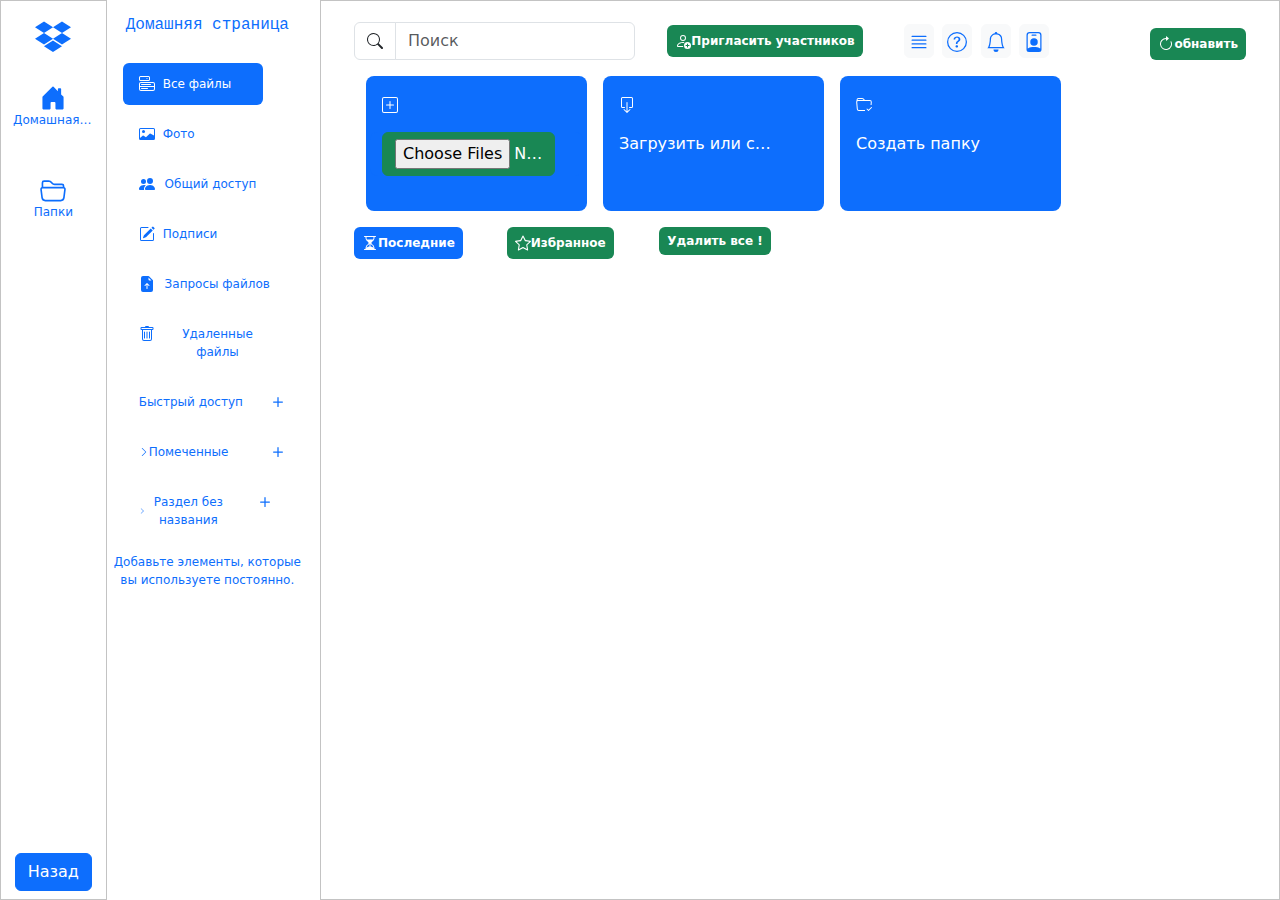
==== cloud.html @ e16e4b94 "Image archive" ====
<!DOCTYPE html>
<html lang="en">
  <head>
    <meta charset="UTF-8" />
    <meta name="viewport" content="width=device-width, initial-scale=1.0" />
    <title>Enter img</title>
    <link rel="stylesheet" href="./css/storage.css" />
    <link
      href="https://cdn.jsdelivr.net/npm/bootstrap@5.3.3/dist/css/bootstrap.min.css"
      rel="stylesheet"
      integrity="sha384-QWTKZyjpPEjISv5WaRU9OFeRpok6YctnYmDr5pNlyT2bRjXh0JMhjY6hW+ALEwIH"
      crossorigin="anonymous"
    />
  </head>
  <style></style>
  <body>
    <div class="container-fluid overflowHidden">
      <div class="row">
        <div class="col-1 position-relative vh-100 bb">
          <div class="row text-center">
            <div class="col-12 py-3">
              <svg
                xmlns="http://www.w3.org/2000/svg"
                width="36"
                height="36"
                fill="currentColor"
                class="bi bi-dropbox text-primary"
                viewBox="0 0 16 16"
              >
                <path
                  d="M8.01 4.555 4.005 7.11 8.01 9.665 4.005 12.22 0 9.651l4.005-2.555L0 4.555 4.005 2zm-4.026 8.487 4.006-2.555 4.005 2.555-4.005 2.555zm4.026-3.39 4.005-2.556L8.01 4.555 11.995 2 16 4.555 11.995 7.11 16 9.665l-4.005 2.555z"
                />
              </svg>
            </div>
            <div class="col-12 py-3 costom-hover-content-main">
              <svg
                xmlns="http://www.w3.org/2000/svg"
                width="26"
                height="26"
                fill="currentColor"
                class="bi bi-house-door-fill text-primary"
                viewBox="0 0 16 16"
              >
                <path
                  d="M6.5 14.5v-3.505c0-.245.25-.495.5-.495h2c.25 0 .5.25.5.5v3.5a.5.5 0 0 0 .5.5h4a.5.5 0 0 0 .5-.5v-7a.5.5 0 0 0-.146-.354L13 5.793V2.5a.5.5 0 0 0-.5-.5h-1a.5.5 0 0 0-.5.5v1.293L8.354 1.146a.5.5 0 0 0-.708 0l-6 6A.5.5 0 0 0 1.5 7.5v7a.5.5 0 0 0 .5.5h4a.5.5 0 0 0 .5-.5"
                />
              </svg>
              <p class="fs-small fw-medium text-truncate text-primary">
                Домашнаяя страница
              </p>
            </div>
            <div class="col-12 py-3 costom-hover-content-main">
              <svg
                xmlns="http://www.w3.org/2000/svg"
                width="26"
                height="26"
                fill="currentColor"
                class="bi bi-folder2-open text-primary"
                viewBox="0 0 16 16"
              >
                <path
                  d="M1 3.5A1.5 1.5 0 0 1 2.5 2h2.764c.958 0 1.76.56 2.311 1.184C7.985 3.648 8.48 4 9 4h4.5A1.5 1.5 0 0 1 15 5.5v.64c.57.265.94.876.856 1.546l-.64 5.124A2.5 2.5 0 0 1 12.733 15H3.266a2.5 2.5 0 0 1-2.481-2.19l-.64-5.124A1.5 1.5 0 0 1 1 6.14zM2 6h12v-.5a.5.5 0 0 0-.5-.5H9c-.964 0-1.71-.629-2.174-1.154C6.374 3.334 5.82 3 5.264 3H2.5a.5.5 0 0 0-.5.5zm-.367 1a.5.5 0 0 0-.496.562l.64 5.124A1.5 1.5 0 0 0 3.266 14h9.468a1.5 1.5 0 0 0 1.489-1.314l.64-5.124A.5.5 0 0 0 14.367 7z"
                />
              </svg>
              <p class="fs-small fw-medium text-truncate text-primary">Папки</p>
            </div>
            <div class="col-12 mb-2 position-absolute bottom-0 end-0">
              <a href="/index.html">
                <button
                  type="button"
                  class="btn btn-primary"
                  data-bs-toggle="tooltip"
                  data-bs-placement="right"
                  data-bs-title="Назад на главное"
                >
                  Назад
                </button>
              </a>
            </div>
          </div>
        </div>

        <div
          class="nav col-2 vh-100 flex-column nav-pills"
          id="v-pills-tab"
          role="tablist"
          aria-orientation="vertical"
        >
          <div class="row">
            <div class="col-12 text-center py-3">
              <p class="h6 text-primary font-monospace">Домашняя страница</p>
            </div>

            <div class="col-10 mx-3 my-1">
              <button
                class="nav-link active"
                id="v-pills-home-tab"
                data-bs-toggle="pill"
                data-bs-target="#v-pills-home"
                type="button"
                role="tab"
                aria-controls="v-pills-home"
                aria-selected="true"
              >
                <div class="row">
                  <div class="col-1">
                    <svg
                      xmlns="http://www.w3.org/2000/svg"
                      width="16"
                      height="16"
                      fill="currentColor"
                      class="bi bi-menu-button"
                      viewBox="0 0 16 16"
                    >
                      <path
                        d="M0 1.5A1.5 1.5 0 0 1 1.5 0h8A1.5 1.5 0 0 1 11 1.5v2A1.5 1.5 0 0 1 9.5 5h-8A1.5 1.5 0 0 1 0 3.5zM1.5 1a.5.5 0 0 0-.5.5v2a.5.5 0 0 0 .5.5h8a.5.5 0 0 0 .5-.5v-2a.5.5 0 0 0-.5-.5z"
                      />
                      <path
                        d="m7.823 2.823-.396-.396A.25.25 0 0 1 7.604 2h.792a.25.25 0 0 1 .177.427l-.396.396a.25.25 0 0 1-.354 0M0 8a2 2 0 0 1 2-2h12a2 2 0 0 1 2 2v5a2 2 0 0 1-2 2H2a2 2 0 0 1-2-2zm1 3v2a1 1 0 0 0 1 1h12a1 1 0 0 0 1-1v-2zm14-1V8a1 1 0 0 0-1-1H2a1 1 0 0 0-1 1v2zM2 8.5a.5.5 0 0 1 .5-.5h9a.5.5 0 0 1 0 1h-9a.5.5 0 0 1-.5-.5m0 4a.5.5 0 0 1 .5-.5h6a.5.5 0 0 1 0 1h-6a.5.5 0 0 1-.5-.5"
                      />
                    </svg>
                  </div>
                  <div class="col-9 d-flex align-items-center fs-small py-1">
                    Все файлы
                  </div>
                </div>
              </button>
            </div>
            <div class="col-10 mx-3 my-1">
              <button
                class="nav-link"
                id="v-pills-profile-tab"
                data-bs-toggle="pill"
                data-bs-target="#v-pills-profile"
                type="button"
                role="tab"
                aria-controls="v-pills-profile"
                aria-selected="false"
              >
                <div class="row">
                  <div class="col-1">
                    <svg
                      xmlns="http://www.w3.org/2000/svg"
                      width="16"
                      height="16"
                      fill="currentColor"
                      class="bi bi-card-image"
                      viewBox="0 0 16 16"
                    >
                      <path
                        d="M6.002 5.5a1.5 1.5 0 1 1-3 0 1.5 1.5 0 0 1 3 0"
                      />
                      <path
                        d="M1.5 2A1.5 1.5 0 0 0 0 3.5v9A1.5 1.5 0 0 0 1.5 14h13a1.5 1.5 0 0 0 1.5-1.5v-9A1.5 1.5 0 0 0 14.5 2zm13 1a.5.5 0 0 1 .5.5v6l-3.775-1.947a.5.5 0 0 0-.577.093l-3.71 3.71-2.66-1.772a.5.5 0 0 0-.63.062L1.002 12v.54L1 12.5v-9a.5.5 0 0 1 .5-.5z"
                      />
                    </svg>
                  </div>
                  <div class="col-8 d-flex align-items-center fs-small py-1">
                    Фото
                  </div>
                </div>
              </button>
            </div>
            <div class="col-10 mx-3 my-1">
              <button
                class="nav-link"
                id="v-pills-disabled-tab"
                data-bs-toggle="pill"
                data-bs-target="#v-pills-disabled"
                type="button"
                role="tab"
                aria-controls="v-pills-disabled"
                aria-selected="false"
              >
                <div class="row">
                  <div class="col-2">
                    <svg
                      xmlns="http://www.w3.org/2000/svg"
                      width="16"
                      height="16"
                      fill="currentColor"
                      class="bi bi-people-fill"
                      viewBox="0 0 16 16"
                    >
                      <path
                        d="M7 14s-1 0-1-1 1-4 5-4 5 3 5 4-1 1-1 1zm4-6a3 3 0 1 0 0-6 3 3 0 0 0 0 6m-5.784 6A2.24 2.24 0 0 1 5 13c0-1.355.68-2.75 1.936-3.72A6.3 6.3 0 0 0 5 9c-4 0-5 3-5 4s1 1 1 1zM4.5 8a2.5 2.5 0 1 0 0-5 2.5 2.5 0 0 0 0 5"
                      />
                    </svg>
                  </div>
                  <div class="col-9 d-flex align-items-center fs-small py-1">
                    Общий доступ
                  </div>
                </div>
              </button>
            </div>
            <div class="col-10 mx-3 my-1">
              <button
                class="nav-link"
                id="v-pills-messages-tab"
                data-bs-toggle="pill"
                data-bs-target="#v-pills-messages"
                type="button"
                role="tab"
                aria-controls="v-pills-messages"
                aria-selected="false"
              >
                <div class="row">
                  <div class="col-2">
                    <svg
                      xmlns="http://www.w3.org/2000/svg"
                      width="16"
                      height="16"
                      fill="currentColor"
                      class="bi bi-pencil-square"
                      viewBox="0 0 16 16"
                    >
                      <path
                        d="M15.502 1.94a.5.5 0 0 1 0 .706L14.459 3.69l-2-2L13.502.646a.5.5 0 0 1 .707 0l1.293 1.293zm-1.75 2.456-2-2L4.939 9.21a.5.5 0 0 0-.121.196l-.805 2.414a.25.25 0 0 0 .316.316l2.414-.805a.5.5 0 0 0 .196-.12l6.813-6.814z"
                      />
                      <path
                        fill-rule="evenodd"
                        d="M1 13.5A1.5 1.5 0 0 0 2.5 15h11a1.5 1.5 0 0 0 1.5-1.5v-6a.5.5 0 0 0-1 0v6a.5.5 0 0 1-.5.5h-11a.5.5 0 0 1-.5-.5v-11a.5.5 0 0 1 .5-.5H9a.5.5 0 0 0 0-1H2.5A1.5 1.5 0 0 0 1 2.5z"
                      />
                    </svg>
                  </div>
                  <div class="col-9 d-flex align-items-center fs-small py-1">
                    Подписи
                  </div>
                </div>
              </button>
            </div>
            <div class="col-10 mx-3 my-1">
              <button
                class="nav-link"
                id="v-pills-settings-tab"
                data-bs-toggle="pill"
                data-bs-target="#v-pills-settings"
                type="button"
                role="tab"
                aria-controls="v-pills-settings"
                aria-selected="false"
              >
                <div class="row">
                  <div class="col-2">
                    <svg
                      xmlns="http://www.w3.org/2000/svg"
                      width="16"
                      height="16"
                      fill="currentColor"
                      class="bi bi-file-earmark-arrow-up-fill"
                      viewBox="0 0 16 16"
                    >
                      <path
                        d="M9.293 0H4a2 2 0 0 0-2 2v12a2 2 0 0 0 2 2h8a2 2 0 0 0 2-2V4.707A1 1 0 0 0 13.707 4L10 .293A1 1 0 0 0 9.293 0M9.5 3.5v-2l3 3h-2a1 1 0 0 1-1-1M6.354 9.854a.5.5 0 0 1-.708-.708l2-2a.5.5 0 0 1 .708 0l2 2a.5.5 0 0 1-.708.708L8.5 8.707V12.5a.5.5 0 0 1-1 0V8.707z"
                      />
                    </svg>
                  </div>
                  <div class="col-10 d-flex align-items-center fs-small py-1">
                    Запросы файлов
                  </div>
                </div>
              </button>
            </div>
            <div class="col-10 mx-3 my-1">
              <button
                class="nav-link"
                id="v-pills-delete-tab"
                data-bs-toggle="pill"
                data-bs-target="#v-pills-delete"
                type="button"
                role="tab"
                aria-controls="v-pills-delete"
                aria-selected="false"
              >
                <div class="row">
                  <div class="col-2">
                    <svg
                      xmlns="http://www.w3.org/2000/svg"
                      width="16"
                      height="16"
                      fill="currentColor"
                      class="bi bi-trash"
                      viewBox="0 0 16 16"
                    >
                      <path
                        d="M5.5 5.5A.5.5 0 0 1 6 6v6a.5.5 0 0 1-1 0V6a.5.5 0 0 1 .5-.5m2.5 0a.5.5 0 0 1 .5.5v6a.5.5 0 0 1-1 0V6a.5.5 0 0 1 .5-.5m3 .5a.5.5 0 0 0-1 0v6a.5.5 0 0 0 1 0z"
                      />
                      <path
                        d="M14.5 3a1 1 0 0 1-1 1H13v9a2 2 0 0 1-2 2H5a2 2 0 0 1-2-2V4h-.5a1 1 0 0 1-1-1V2a1 1 0 0 1 1-1H6a1 1 0 0 1 1-1h2a1 1 0 0 1 1 1h3.5a1 1 0 0 1 1 1zM4.118 4 4 4.059V13a1 1 0 0 0 1 1h6a1 1 0 0 0 1-1V4.059L11.882 4zM2.5 3h11V2h-11z"
                      />
                    </svg>
                  </div>
                  <div class="col-10 d-flex align-items-center fs-small py-1">
                    Удаленные файлы
                  </div>
                </div>
              </button>
            </div>
            <div class="col-10 mx-3 my-1">
              <button
                class="nav-link"
                id="v-pills-fast-tab"
                data-bs-toggle="pill"
                data-bs-target="#v-pills-fast"
                type="button"
                role="tab"
                aria-controls="v-pills-delete"
                aria-selected="false"
              >
                <div class="row">
                  <div
                    class="col-10 d-flex align-items-center fs-small pe-2 py-1"
                  >
                    Быстрый доступ
                  </div>
                  <div class="col-2 pe-2">
                    <svg
                      xmlns="http://www.w3.org/2000/svg"
                      width="20"
                      height="20"
                      fill="currentColor"
                      class="bi bi-plus"
                      viewBox="0 0 16 16"
                    >
                      <path
                        d="M8 4a.5.5 0 0 1 .5.5v3h3a.5.5 0 0 1 0 1h-3v3a.5.5 0 0 1-1 0v-3h-3a.5.5 0 0 1 0-1h3v-3A.5.5 0 0 1 8 4"
                      />
                    </svg>
                  </div>
                </div>
              </button>
            </div>
            <div class="col-10 mx-3 my-1">
              <button
                class="nav-link"
                id="v-pills-marked-tab"
                data-bs-toggle="pill"
                data-bs-target="#v-pills-marked"
                type="button"
                role="tab"
                aria-controls="v-pills-delete"
                aria-selected="false"
              >
                <div class="row">
                  <div class="col-10 d-flex align-items-center fs-small py-1">
                    <svg
                      xmlns="http://www.w3.org/2000/svg"
                      width="10"
                      height="10"
                      fill="currentColor"
                      class="bi bi-chevron-right"
                      viewBox="0 0 16 16"
                    >
                      <path
                        fill-rule="evenodd"
                        d="M4.646 1.646a.5.5 0 0 1 .708 0l6 6a.5.5 0 0 1 0 .708l-6 6a.5.5 0 0 1-.708-.708L10.293 8 4.646 2.354a.5.5 0 0 1 0-.708"
                      />
                    </svg>
                    Помеченные
                  </div>
                  <div class="col-2">
                    <svg
                      xmlns="http://www.w3.org/2000/svg"
                      width="20"
                      height="20"
                      fill="currentColor"
                      class="bi bi-plus"
                      viewBox="0 0 16 16"
                    >
                      <path
                        d="M8 4a.5.5 0 0 1 .5.5v3h3a.5.5 0 0 1 0 1h-3v3a.5.5 0 0 1-1 0v-3h-3a.5.5 0 0 1 0-1h3v-3A.5.5 0 0 1 8 4"
                      />
                    </svg>
                  </div>
                </div>
              </button>
            </div>
            <div class="col-10 mx-3 my-1">
              <button
                class="nav-link"
                id="v-pills-untitled-tab"
                data-bs-toggle="pill"
                data-bs-target="#v-pills-untitled"
                type="button"
                role="tab"
                aria-controls="v-pills-delete"
                aria-selected="false"
              >
                <div class="row">
                  <div class="col-9 d-flex align-items-center fs-small py-1">
                    <svg
                      xmlns="http://www.w3.org/2000/svg"
                      width="10"
                      height="10"
                      fill="currentColor"
                      class="bi bi-chevron-right"
                      viewBox="0 0 16 16"
                    >
                      <path
                        fill-rule="evenodd"
                        d="M4.646 1.646a.5.5 0 0 1 .708 0l6 6a.5.5 0 0 1 0 .708l-6 6a.5.5 0 0 1-.708-.708L10.293 8 4.646 2.354a.5.5 0 0 1 0-.708"
                      />
                    </svg>
                    Раздел без названия
                  </div>
                  <div class="col-2">
                    <svg
                      xmlns="http://www.w3.org/2000/svg"
                      width="20"
                      height="20"
                      fill="currentColor"
                      class="bi bi-plus"
                      viewBox="0 0 16 16"
                    >
                      <path
                        d="M8 4a.5.5 0 0 1 .5.5v3h3a.5.5 0 0 1 0 1h-3v3a.5.5 0 0 1-1 0v-3h-3a.5.5 0 0 1 0-1h3v-3A.5.5 0 0 1 8 4"
                      />
                    </svg>
                  </div>
                </div>
              </button>
            </div>
            <div
              class="col-12 text-center py-2 text-primary text-center fw-medium fs-small"
            >
              Добавьте элементы, которые вы используете постоянно.
            </div>
          </div>
        </div>

        <div class="col-9 vh-100 bb">
          <div class="tab-content" id="v-pills-tabContent">
            <div
              class="tab-pane fade show active"
              id="v-pills-home"
              role="tabpanel"
              aria-labelledby="v-pills-home-tab"
              tabindex="0"
            >
              <div class="row">
                <div class="col-12">
                  <div class="row position-relative align-items-center">
                    <div class="col-4 me-2">
                      <label
                        class="visually-hidden"
                        for="inlineFormInputGroupUsername"
                        >Поиск</label
                      >
                      <div class="input-group">
                        <div class="input-group-text bg-white">
                          <svg
                            xmlns="http://www.w3.org/2000/svg"
                            width="16"
                            height="16"
                            fill="currentColor"
                            class="bi bi-search"
                            viewBox="0 0 16 16"
                          >
                            <path
                              d="M11.742 10.344a6.5 6.5 0 1 0-1.397 1.398h-.001q.044.06.098.115l3.85 3.85a1 1 0 0 0 1.415-1.414l-3.85-3.85a1 1 0 0 0-.115-.1zM12 6.5a5.5 5.5 0 1 1-11 0 5.5 5.5 0 0 1 11 0"
                            />
                          </svg>
                        </div>
                        <input
                          type="text"
                          class="form-control"
                          id="inlineFormInputGroupUsername"
                          placeholder="Поиск"
                        />
                      </div>
                    </div>
                    <div class="col-3 me-2">
                      <span
                        class="badge text-bg-success p-2 d-inline-flex align-items-center cursor-pointer"
                      >
                        <svg
                          xmlns="http://www.w3.org/2000/svg"
                          width="16"
                          height="16"
                          fill="currentColor"
                          class="bi bi-person-add"
                          viewBox="0 0 16 16"
                        >
                          <path
                            d="M12.5 16a3.5 3.5 0 1 0 0-7 3.5 3.5 0 0 0 0 7m.5-5v1h1a.5.5 0 0 1 0 1h-1v1a.5.5 0 0 1-1 0v-1h-1a.5.5 0 0 1 0-1h1v-1a.5.5 0 0 1 1 0m-2-6a3 3 0 1 1-6 0 3 3 0 0 1 6 0M8 7a2 2 0 1 0 0-4 2 2 0 0 0 0 4"
                          />
                          <path
                            d="M8.256 14a4.5 4.5 0 0 1-.229-1.004H3c.001-.246.154-.986.832-1.664C4.484 10.68 5.711 10 8 10q.39 0 .74.025c.226-.341.496-.65.804-.918Q8.844 9.002 8 9c-5 0-6 3-6 4s1 1 1 1z"
                          />
                        </svg>

                        Пригласить участников
                      </span>
                    </div>
                    <div class="col-2 me-2">
                      <div class="row">
                        <div class="col-3">
                          <button
                            type="button"
                            class="btn btn-light p-1"
                            data-bs-toggle="tooltip"
                            data-bs-placement="bottom"
                            data-bs-title="Другие приложения"
                          >
                            <svg
                              xmlns="http://www.w3.org/2000/svg"
                              width="20"
                              height="20"
                              fill="currentColor"
                              class="bi bi-justify text-primary"
                              viewBox="0 0 16 16"
                            >
                              <path
                                fill-rule="evenodd"
                                d="M2 12.5a.5.5 0 0 1 .5-.5h11a.5.5 0 0 1 0 1h-11a.5.5 0 0 1-.5-.5m0-3a.5.5 0 0 1 .5-.5h11a.5.5 0 0 1 0 1h-11a.5.5 0 0 1-.5-.5m0-3a.5.5 0 0 1 .5-.5h11a.5.5 0 0 1 0 1h-11a.5.5 0 0 1-.5-.5m0-3a.5.5 0 0 1 .5-.5h11a.5.5 0 0 1 0 1h-11a.5.5 0 0 1-.5-.5"
                              />
                            </svg>
                          </button>
                        </div>
                        <div class="col-3">
                          <button
                            type="button"
                            class="btn btn-light p-1"
                            data-bs-toggle="tooltip"
                            data-bs-placement="bottom"
                            data-bs-title="просматривать что новго"
                          >
                            <svg
                              xmlns="http://www.w3.org/2000/svg"
                              width="20"
                              height="20"
                              fill="currentColor"
                              class="bi bi-question-circle text-primary"
                              viewBox="0 0 16 16"
                            >
                              <path
                                d="M8 15A7 7 0 1 1 8 1a7 7 0 0 1 0 14m0 1A8 8 0 1 0 8 0a8 8 0 0 0 0 16"
                              />
                              <path
                                d="M5.255 5.786a.237.237 0 0 0 .241.247h.825c.138 0 .248-.113.266-.25.09-.656.54-1.134 1.342-1.134.686 0 1.314.343 1.314 1.168 0 .635-.374.927-.965 1.371-.673.489-1.206 1.06-1.168 1.987l.003.217a.25.25 0 0 0 .25.246h.811a.25.25 0 0 0 .25-.25v-.105c0-.718.273-.927 1.01-1.486.609-.463 1.244-.977 1.244-2.056 0-1.511-1.276-2.241-2.673-2.241-1.267 0-2.655.59-2.75 2.286m1.557 5.763c0 .533.425.927 1.01.927.609 0 1.028-.394 1.028-.927 0-.552-.42-.94-1.029-.94-.584 0-1.009.388-1.009.94"
                              />
                            </svg>
                          </button>
                        </div>
                        <div class="col-3">
                          <button
                            type="button"
                            class="btn btn-light p-1"
                            data-bs-toggle="tooltip"
                            data-bs-placement="bottom"
                            data-bs-title="Увидомления"
                          >
                            <svg
                              xmlns="http://www.w3.org/2000/svg"
                              width="20"
                              height="20"
                              fill="currentColor"
                              class="bi bi-bell text-primary"
                              viewBox="0 0 16 16"
                            >
                              <path
                                d="M8 16a2 2 0 0 0 2-2H6a2 2 0 0 0 2 2M8 1.918l-.797.161A4 4 0 0 0 4 6c0 .628-.134 2.197-.459 3.742-.16.767-.376 1.566-.663 2.258h10.244c-.287-.692-.502-1.49-.663-2.258C12.134 8.197 12 6.628 12 6a4 4 0 0 0-3.203-3.92zM14.22 12c.223.447.481.801.78 1H1c.299-.199.557-.553.78-1C2.68 10.2 3 6.88 3 6c0-2.42 1.72-4.44 4.005-4.901a1 1 0 1 1 1.99 0A5 5 0 0 1 13 6c0 .88.32 4.2 1.22 6"
                              />
                            </svg>
                          </button>
                        </div>
                        <div class="col-3">
                          <button
                            type="button"
                            class="btn btn-light p-1"
                            data-bs-toggle="tooltip"
                            data-bs-placement="bottom"
                            data-bs-title="Аккаунт"
                          >
                            <svg
                              xmlns="http://www.w3.org/2000/svg"
                              width="20"
                              height="20"
                              fill="currentColor"
                              class="bi bi-person-badge text-primary"
                              viewBox="0 0 16 16"
                            >
                              <path
                                d="M6.5 2a.5.5 0 0 0 0 1h3a.5.5 0 0 0 0-1zM11 8a3 3 0 1 1-6 0 3 3 0 0 1 6 0"
                              />
                              <path
                                d="M4.5 0A2.5 2.5 0 0 0 2 2.5V14a2 2 0 0 0 2 2h8a2 2 0 0 0 2-2V2.5A2.5 2.5 0 0 0 11.5 0zM3 2.5A1.5 1.5 0 0 1 4.5 1h7A1.5 1.5 0 0 1 13 2.5v10.795a4.2 4.2 0 0 0-.776-.492C11.392 12.387 10.063 12 8 12s-3.392.387-4.224.803a4.2 4.2 0 0 0-.776.492z"
                              />
                            </svg>
                          </button>
                        </div>
                      </div>
                    </div>
                    <div
                      class="col-2 position-absolute bottom-0 end-0 text-end"
                    >
                      <span
                        class="badge text-bg-success p-2 d-inline-flex align-items-center cursor-pointer"
                      >
                        <svg
                          xmlns="http://www.w3.org/2000/svg"
                          width="16"
                          height="16"
                          fill="currentColor"
                          class="bi bi-arrow-clockwise"
                          viewBox="0 0 16 16"
                        >
                          <path
                            fill-rule="evenodd"
                            d="M8 3a5 5 0 1 0 4.546 2.914.5.5 0 0 1 .908-.417A6 6 0 1 1 8 2z"
                          />
                          <path
                            d="M8 4.466V.534a.25.25 0 0 1 .41-.192l2.36 1.966c.12.1.12.284 0 .384L8.41 4.658A.25.25 0 0 1 8 4.466"
                          />
                        </svg>
                        обнавить</span
                      >
                    </div>
                  </div>
                </div>
              </div>

              <div class="row my-3 mx-1">
                <div class="col-12">
                  <div class="row">
                    <div
                      class="col-3 costom-style-dowd mx-2 rounded-3 p-3"
                      style="height: 15vh"
                    >
                      <div class="row">
                        <div class="col-10 mb-3">
                          <svg
                            xmlns="http://www.w3.org/2000/svg"
                            width="16"
                            height="16"
                            fill="currentColor "
                            class="bi bi-plus-square"
                            viewBox="0 0 16 16"
                          >
                            <path
                              d="M14 1a1 1 0 0 1 1 1v12a1 1 0 0 1-1 1H2a1 1 0 0 1-1-1V2a1 1 0 0 1 1-1zM2 0a2 2 0 0 0-2 2v12a2 2 0 0 0 2 2h12a2 2 0 0 0 2-2V2a2 2 0 0 0-2-2z"
                            />
                            <path
                              d="M8 4a.5.5 0 0 1 .5.5v3h3a.5.5 0 0 1 0 1h-3v3a.5.5 0 0 1-1 0v-3h-3a.5.5 0 0 1 0-1h3v-3A.5.5 0 0 1 8 4"
                            />
                          </svg>
                        </div>

                        <div
                          class="col-12 costom-style-dowd rounded-3"
                          id="upload"
                        >
                          <input
                            type="file"
                            class="btn btn-success col-11 rounded-2"
                            accept="image/*"
                            multiple
                          />
                        </div>
                      </div>
                    </div>
                    <div
                      class="col-3 costom-style-dowd mx-2 rounded-3 p-3"
                      style="height: 15vh"
                    >
                      <div class="row">
                        <div class="col-10 mb-3">
                          <svg
                            xmlns="http://www.w3.org/2000/svg"
                            width="16"
                            height="16"
                            fill="currentColor"
                            class="bi bi-box-arrow-down"
                            viewBox="0 0 16 16"
                          >
                            <path
                              fill-rule="evenodd"
                              d="M3.5 10a.5.5 0 0 1-.5-.5v-8a.5.5 0 0 1 .5-.5h9a.5.5 0 0 1 .5.5v8a.5.5 0 0 1-.5.5h-2a.5.5 0 0 0 0 1h2A1.5 1.5 0 0 0 14 9.5v-8A1.5 1.5 0 0 0 12.5 0h-9A1.5 1.5 0 0 0 2 1.5v8A1.5 1.5 0 0 0 3.5 11h2a.5.5 0 0 0 0-1z"
                            />
                            <path
                              fill-rule="evenodd"
                              d="M7.646 15.854a.5.5 0 0 0 .708 0l3-3a.5.5 0 0 0-.708-.708L8.5 14.293V5.5a.5.5 0 0 0-1 0v8.793l-2.146-2.147a.5.5 0 0 0-.708.708z"
                            />
                          </svg>
                        </div>
                        <div class="col-10 costom-style-dowd text-truncate">
                          Загрузить или скачать
                        </div>
                      </div>
                    </div>
                    <div
                      class="col-3 costom-style-dowd mx-2 rounded-3 p-3"
                      style="height: 15vh"
                    >
                      <div class="row">
                        <div class="col-10 mb-3">
                          <svg
                            xmlns="http://www.w3.org/2000/svg"
                            width="16"
                            height="16"
                            fill="currentColor"
                            class="bi bi-folder-check"
                            viewBox="0 0 16 16"
                          >
                            <path
                              d="m.5 3 .04.87a2 2 0 0 0-.342 1.311l.637 7A2 2 0 0 0 2.826 14H9v-1H2.826a1 1 0 0 1-.995-.91l-.637-7A1 1 0 0 1 2.19 4h11.62a1 1 0 0 1 .996 1.09L14.54 8h1.005l.256-2.819A2 2 0 0 0 13.81 3H9.828a2 2 0 0 1-1.414-.586l-.828-.828A2 2 0 0 0 6.172 1H2.5a2 2 0 0 0-2 2m5.672-1a1 1 0 0 1 .707.293L7.586 3H2.19q-.362.002-.683.12L1.5 2.98a1 1 0 0 1 1-.98z"
                            />
                            <path
                              d="M15.854 10.146a.5.5 0 0 1 0 .708l-3 3a.5.5 0 0 1-.707 0l-1.5-1.5a.5.5 0 0 1 .707-.708l1.146 1.147 2.646-2.647a.5.5 0 0 1 .708 0"
                            />
                          </svg>
                        </div>
                        <div class="col-10 costom-style-dowd text-truncate">
                          Создать папку
                        </div>
                      </div>
                    </div>
                  </div>
                </div>
              </div>
              <div class="row">
                <div class="col-12">
                  <div class="row">
                    <div class="col-2">
                      <span
                        class="badge text-bg-primary p-2 d-inline-flex align-items-center"
                      >
                        <svg
                          xmlns="http://www.w3.org/2000/svg"
                          width="16"
                          height="16"
                          fill="currentColor"
                          class="bi bi-hourglass-split"
                          viewBox="0 0 16 16"
                        >
                          <path
                            d="M2.5 15a.5.5 0 1 1 0-1h1v-1a4.5 4.5 0 0 1 2.557-4.06c.29-.139.443-.377.443-.59v-.7c0-.213-.154-.451-.443-.59A4.5 4.5 0 0 1 3.5 3V2h-1a.5.5 0 0 1 0-1h11a.5.5 0 0 1 0 1h-1v1a4.5 4.5 0 0 1-2.557 4.06c-.29.139-.443.377-.443.59v.7c0 .213.154.451.443.59A4.5 4.5 0 0 1 12.5 13v1h1a.5.5 0 0 1 0 1zm2-13v1c0 .537.12 1.045.337 1.5h6.326c.216-.455.337-.963.337-1.5V2zm3 6.35c0 .701-.478 1.236-1.011 1.492A3.5 3.5 0 0 0 4.5 13s.866-1.299 3-1.48zm1 0v3.17c2.134.181 3 1.48 3 1.48a3.5 3.5 0 0 0-1.989-3.158C8.978 9.586 8.5 9.052 8.5 8.351z"
                          />
                        </svg>
                        Последние</span
                      >
                    </div>
                    <div class="col-2">
                      <span
                        class="badge text-bg-success d-inline-flex align-items-center p-2"
                      >
                        <svg
                          xmlns="http://www.w3.org/2000/svg"
                          width="16"
                          height="16"
                          fill="currentColor"
                          class="bi bi-star"
                          viewBox="0 0 16 16"
                        >
                          <path
                            d="M2.866 14.85c-.078.444.36.791.746.593l4.39-2.256 4.389 2.256c.386.198.824-.149.746-.592l-.83-4.73 3.522-3.356c.33-.314.16-.888-.282-.95l-4.898-.696L8.465.792a.513.513 0 0 0-.927 0L5.354 5.12l-4.898.696c-.441.062-.612.636-.283.95l3.523 3.356-.83 4.73zm4.905-2.767-3.686 1.894.694-3.957a.56.56 0 0 0-.163-.505L1.71 6.745l4.052-.576a.53.53 0 0 0 .393-.288L8 2.223l1.847 3.658a.53.53 0 0 0 .393.288l4.052.575-2.906 2.77a.56.56 0 0 0-.163.506l.694 3.957-3.686-1.894a.5.5 0 0 0-.461 0z"
                          />
                        </svg>
                        Избранное</span
                      >
                    </div>
                    <div class="col-2">
                      <span
                        class="badge text-bg-success d-inline-flex align-items-center p-2 cursor-pointer"
                        id="clear"
                        >Удалить все !</span
                      >
                    </div>
                  </div>
                </div>
              </div>

              <div class="row my-3 overflow">
                <div class="col-12">
                  <div class="gallery"></div>
                </div>
              </div>
            </div>
            <div
              class="tab-pane fade"
              id="v-pills-profile"
              role="tabpanel"
              aria-labelledby="v-pills-profile-tab"
              tabindex="0"
            >
              <div class="row mb-5">
                <div class="col-12">
                  <div class="row position-relative align-items-center">
                    <div class="col-4 me-2">
                      <label
                        class="visually-hidden"
                        for="inlineFormInputGroupUsername"
                        >Поиск</label
                      >
                      <div class="input-group">
                        <div class="input-group-text bg-white">
                          <svg
                            xmlns="http://www.w3.org/2000/svg"
                            width="16"
                            height="16"
                            fill="currentColor"
                            class="bi bi-search"
                            viewBox="0 0 16 16"
                          >
                            <path
                              d="M11.742 10.344a6.5 6.5 0 1 0-1.397 1.398h-.001q.044.06.098.115l3.85 3.85a1 1 0 0 0 1.415-1.414l-3.85-3.85a1 1 0 0 0-.115-.1zM12 6.5a5.5 5.5 0 1 1-11 0 5.5 5.5 0 0 1 11 0"
                            />
                          </svg>
                        </div>
                        <input
                          type="text"
                          class="form-control"
                          id="inlineFormInputGroupUsername"
                          placeholder="Поиск"
                        />
                      </div>
                    </div>
                    <div class="col-3 me-2">
                      <span
                        class="badge text-bg-success p-2 d-inline-flex align-items-center cursor-pointer"
                      >
                        <svg
                          xmlns="http://www.w3.org/2000/svg"
                          width="16"
                          height="16"
                          fill="currentColor"
                          class="bi bi-person-add"
                          viewBox="0 0 16 16"
                        >
                          <path
                            d="M12.5 16a3.5 3.5 0 1 0 0-7 3.5 3.5 0 0 0 0 7m.5-5v1h1a.5.5 0 0 1 0 1h-1v1a.5.5 0 0 1-1 0v-1h-1a.5.5 0 0 1 0-1h1v-1a.5.5 0 0 1 1 0m-2-6a3 3 0 1 1-6 0 3 3 0 0 1 6 0M8 7a2 2 0 1 0 0-4 2 2 0 0 0 0 4"
                          />
                          <path
                            d="M8.256 14a4.5 4.5 0 0 1-.229-1.004H3c.001-.246.154-.986.832-1.664C4.484 10.68 5.711 10 8 10q.39 0 .74.025c.226-.341.496-.65.804-.918Q8.844 9.002 8 9c-5 0-6 3-6 4s1 1 1 1z"
                          />
                        </svg>

                        Пригласить участников
                      </span>
                    </div>
                    <div class="col-2 me-2">
                      <div class="row">
                        <div class="col-3">
                          <button
                            type="button"
                            class="btn btn-light p-1"
                            data-bs-toggle="tooltip"
                            data-bs-placement="bottom"
                            data-bs-title="Другие приложения"
                          >
                            <svg
                              xmlns="http://www.w3.org/2000/svg"
                              width="20"
                              height="20"
                              fill="currentColor"
                              class="bi bi-justify text-primary"
                              viewBox="0 0 16 16"
                            >
                              <path
                                fill-rule="evenodd"
                                d="M2 12.5a.5.5 0 0 1 .5-.5h11a.5.5 0 0 1 0 1h-11a.5.5 0 0 1-.5-.5m0-3a.5.5 0 0 1 .5-.5h11a.5.5 0 0 1 0 1h-11a.5.5 0 0 1-.5-.5m0-3a.5.5 0 0 1 .5-.5h11a.5.5 0 0 1 0 1h-11a.5.5 0 0 1-.5-.5m0-3a.5.5 0 0 1 .5-.5h11a.5.5 0 0 1 0 1h-11a.5.5 0 0 1-.5-.5"
                              />
                            </svg>
                          </button>
                        </div>
                        <div class="col-3">
                          <button
                            type="button"
                            class="btn btn-light p-1"
                            data-bs-toggle="tooltip"
                            data-bs-placement="bottom"
                            data-bs-title="просматривать что новго"
                          >
                            <svg
                              xmlns="http://www.w3.org/2000/svg"
                              width="20"
                              height="20"
                              fill="currentColor"
                              class="bi bi-question-circle text-primary"
                              viewBox="0 0 16 16"
                            >
                              <path
                                d="M8 15A7 7 0 1 1 8 1a7 7 0 0 1 0 14m0 1A8 8 0 1 0 8 0a8 8 0 0 0 0 16"
                              />
                              <path
                                d="M5.255 5.786a.237.237 0 0 0 .241.247h.825c.138 0 .248-.113.266-.25.09-.656.54-1.134 1.342-1.134.686 0 1.314.343 1.314 1.168 0 .635-.374.927-.965 1.371-.673.489-1.206 1.06-1.168 1.987l.003.217a.25.25 0 0 0 .25.246h.811a.25.25 0 0 0 .25-.25v-.105c0-.718.273-.927 1.01-1.486.609-.463 1.244-.977 1.244-2.056 0-1.511-1.276-2.241-2.673-2.241-1.267 0-2.655.59-2.75 2.286m1.557 5.763c0 .533.425.927 1.01.927.609 0 1.028-.394 1.028-.927 0-.552-.42-.94-1.029-.94-.584 0-1.009.388-1.009.94"
                              />
                            </svg>
                          </button>
                        </div>
                        <div class="col-3">
                          <button
                            type="button"
                            class="btn btn-light p-1"
                            data-bs-toggle="tooltip"
                            data-bs-placement="bottom"
                            data-bs-title="Увидомления"
                          >
                            <svg
                              xmlns="http://www.w3.org/2000/svg"
                              width="20"
                              height="20"
                              fill="currentColor"
                              class="bi bi-bell text-primary"
                              viewBox="0 0 16 16"
                            >
                              <path
                                d="M8 16a2 2 0 0 0 2-2H6a2 2 0 0 0 2 2M8 1.918l-.797.161A4 4 0 0 0 4 6c0 .628-.134 2.197-.459 3.742-.16.767-.376 1.566-.663 2.258h10.244c-.287-.692-.502-1.49-.663-2.258C12.134 8.197 12 6.628 12 6a4 4 0 0 0-3.203-3.92zM14.22 12c.223.447.481.801.78 1H1c.299-.199.557-.553.78-1C2.68 10.2 3 6.88 3 6c0-2.42 1.72-4.44 4.005-4.901a1 1 0 1 1 1.99 0A5 5 0 0 1 13 6c0 .88.32 4.2 1.22 6"
                              />
                            </svg>
                          </button>
                        </div>
                        <div class="col-3">
                          <button
                            type="button"
                            class="btn btn-light p-1"
                            data-bs-toggle="tooltip"
                            data-bs-placement="bottom"
                            data-bs-title="Аккаунт"
                          >
                            <svg
                              xmlns="http://www.w3.org/2000/svg"
                              width="20"
                              height="20"
                              fill="currentColor"
                              class="bi bi-person-badge text-primary"
                              viewBox="0 0 16 16"
                            >
                              <path
                                d="M6.5 2a.5.5 0 0 0 0 1h3a.5.5 0 0 0 0-1zM11 8a3 3 0 1 1-6 0 3 3 0 0 1 6 0"
                              />
                              <path
                                d="M4.5 0A2.5 2.5 0 0 0 2 2.5V14a2 2 0 0 0 2 2h8a2 2 0 0 0 2-2V2.5A2.5 2.5 0 0 0 11.5 0zM3 2.5A1.5 1.5 0 0 1 4.5 1h7A1.5 1.5 0 0 1 13 2.5v10.795a4.2 4.2 0 0 0-.776-.492C11.392 12.387 10.063 12 8 12s-3.392.387-4.224.803a4.2 4.2 0 0 0-.776.492z"
                              />
                            </svg>
                          </button>
                        </div>
                      </div>
                    </div>
                    <div
                      class="col-2 position-absolute bottom-0 end-0 text-end"
                    >
                      <span
                        class="badge text-bg-success p-2 d-inline-flex align-items-center cursor-pointer"
                      >
                        <svg
                          xmlns="http://www.w3.org/2000/svg"
                          width="16"
                          height="16"
                          fill="currentColor"
                          class="bi bi-arrow-clockwise"
                          viewBox="0 0 16 16"
                        >
                          <path
                            fill-rule="evenodd"
                            d="M8 3a5 5 0 1 0 4.546 2.914.5.5 0 0 1 .908-.417A6 6 0 1 1 8 2z"
                          />
                          <path
                            d="M8 4.466V.534a.25.25 0 0 1 .41-.192l2.36 1.966c.12.1.12.284 0 .384L8.41 4.658A.25.25 0 0 1 8 4.466"
                          />
                        </svg>
                        обнавить</span
                      >
                    </div>
                  </div>
                </div>
              </div>

              <div class="row">
                <div
                  class="col-12 d-flex justify-content-center align-items-center"
                  style="height: 80vh"
                >
                  <div class="row my-3 overflow">
                    <div class="col-12">
                      <div id="gallery"></div>
                    </div>
                  </div>
                </div>
              </div>
            </div>
            <div
              class="tab-pane fade"
              id="v-pills-disabled"
              role="tabpanel"
              aria-labelledby="v-pills-disabled-tab"
              tabindex="0"
            >
              <div class="row">
                <div class="col-12">
                  <div class="row position-relative align-items-center">
                    <div class="col-4 me-2">
                      <label
                        class="visually-hidden"
                        for="inlineFormInputGroupUsername"
                        >Поиск</label
                      >
                      <div class="input-group">
                        <div class="input-group-text bg-white">
                          <svg
                            xmlns="http://www.w3.org/2000/svg"
                            width="16"
                            height="16"
                            fill="currentColor"
                            class="bi bi-search"
                            viewBox="0 0 16 16"
                          >
                            <path
                              d="M11.742 10.344a6.5 6.5 0 1 0-1.397 1.398h-.001q.044.06.098.115l3.85 3.85a1 1 0 0 0 1.415-1.414l-3.85-3.85a1 1 0 0 0-.115-.1zM12 6.5a5.5 5.5 0 1 1-11 0 5.5 5.5 0 0 1 11 0"
                            />
                          </svg>
                        </div>
                        <input
                          type="text"
                          class="form-control"
                          id="inlineFormInputGroupUsername"
                          placeholder="Поиск"
                        />
                      </div>
                    </div>
                    <div class="col-3 me-2">
                      <span
                        class="badge text-bg-success p-2 d-inline-flex align-items-center cursor-pointer"
                      >
                        <svg
                          xmlns="http://www.w3.org/2000/svg"
                          width="16"
                          height="16"
                          fill="currentColor"
                          class="bi bi-person-add"
                          viewBox="0 0 16 16"
                        >
                          <path
                            d="M12.5 16a3.5 3.5 0 1 0 0-7 3.5 3.5 0 0 0 0 7m.5-5v1h1a.5.5 0 0 1 0 1h-1v1a.5.5 0 0 1-1 0v-1h-1a.5.5 0 0 1 0-1h1v-1a.5.5 0 0 1 1 0m-2-6a3 3 0 1 1-6 0 3 3 0 0 1 6 0M8 7a2 2 0 1 0 0-4 2 2 0 0 0 0 4"
                          />
                          <path
                            d="M8.256 14a4.5 4.5 0 0 1-.229-1.004H3c.001-.246.154-.986.832-1.664C4.484 10.68 5.711 10 8 10q.39 0 .74.025c.226-.341.496-.65.804-.918Q8.844 9.002 8 9c-5 0-6 3-6 4s1 1 1 1z"
                          />
                        </svg>

                        Пригласить участников
                      </span>
                    </div>
                    <div class="col-2 me-2">
                      <div class="row">
                        <div class="col-3">
                          <button
                            type="button"
                            class="btn btn-light p-1"
                            data-bs-toggle="tooltip"
                            data-bs-placement="bottom"
                            data-bs-title="Другие приложения"
                          >
                            <svg
                              xmlns="http://www.w3.org/2000/svg"
                              width="20"
                              height="20"
                              fill="currentColor"
                              class="bi bi-justify text-primary"
                              viewBox="0 0 16 16"
                            >
                              <path
                                fill-rule="evenodd"
                                d="M2 12.5a.5.5 0 0 1 .5-.5h11a.5.5 0 0 1 0 1h-11a.5.5 0 0 1-.5-.5m0-3a.5.5 0 0 1 .5-.5h11a.5.5 0 0 1 0 1h-11a.5.5 0 0 1-.5-.5m0-3a.5.5 0 0 1 .5-.5h11a.5.5 0 0 1 0 1h-11a.5.5 0 0 1-.5-.5m0-3a.5.5 0 0 1 .5-.5h11a.5.5 0 0 1 0 1h-11a.5.5 0 0 1-.5-.5"
                              />
                            </svg>
                          </button>
                        </div>
                        <div class="col-3">
                          <button
                            type="button"
                            class="btn btn-light p-1"
                            data-bs-toggle="tooltip"
                            data-bs-placement="bottom"
                            data-bs-title="просматривать что новго"
                          >
                            <svg
                              xmlns="http://www.w3.org/2000/svg"
                              width="20"
                              height="20"
                              fill="currentColor"
                              class="bi bi-question-circle text-primary"
                              viewBox="0 0 16 16"
                            >
                              <path
                                d="M8 15A7 7 0 1 1 8 1a7 7 0 0 1 0 14m0 1A8 8 0 1 0 8 0a8 8 0 0 0 0 16"
                              />
                              <path
                                d="M5.255 5.786a.237.237 0 0 0 .241.247h.825c.138 0 .248-.113.266-.25.09-.656.54-1.134 1.342-1.134.686 0 1.314.343 1.314 1.168 0 .635-.374.927-.965 1.371-.673.489-1.206 1.06-1.168 1.987l.003.217a.25.25 0 0 0 .25.246h.811a.25.25 0 0 0 .25-.25v-.105c0-.718.273-.927 1.01-1.486.609-.463 1.244-.977 1.244-2.056 0-1.511-1.276-2.241-2.673-2.241-1.267 0-2.655.59-2.75 2.286m1.557 5.763c0 .533.425.927 1.01.927.609 0 1.028-.394 1.028-.927 0-.552-.42-.94-1.029-.94-.584 0-1.009.388-1.009.94"
                              />
                            </svg>
                          </button>
                        </div>
                        <div class="col-3">
                          <button
                            type="button"
                            class="btn btn-light p-1"
                            data-bs-toggle="tooltip"
                            data-bs-placement="bottom"
                            data-bs-title="Увидомления"
                          >
                            <svg
                              xmlns="http://www.w3.org/2000/svg"
                              width="20"
                              height="20"
                              fill="currentColor"
                              class="bi bi-bell text-primary"
                              viewBox="0 0 16 16"
                            >
                              <path
                                d="M8 16a2 2 0 0 0 2-2H6a2 2 0 0 0 2 2M8 1.918l-.797.161A4 4 0 0 0 4 6c0 .628-.134 2.197-.459 3.742-.16.767-.376 1.566-.663 2.258h10.244c-.287-.692-.502-1.49-.663-2.258C12.134 8.197 12 6.628 12 6a4 4 0 0 0-3.203-3.92zM14.22 12c.223.447.481.801.78 1H1c.299-.199.557-.553.78-1C2.68 10.2 3 6.88 3 6c0-2.42 1.72-4.44 4.005-4.901a1 1 0 1 1 1.99 0A5 5 0 0 1 13 6c0 .88.32 4.2 1.22 6"
                              />
                            </svg>
                          </button>
                        </div>
                        <div class="col-3">
                          <button
                            type="button"
                            class="btn btn-light p-1"
                            data-bs-toggle="tooltip"
                            data-bs-placement="bottom"
                            data-bs-title="Аккаунт"
                          >
                            <svg
                              xmlns="http://www.w3.org/2000/svg"
                              width="20"
                              height="20"
                              fill="currentColor"
                              class="bi bi-person-badge text-primary"
                              viewBox="0 0 16 16"
                            >
                              <path
                                d="M6.5 2a.5.5 0 0 0 0 1h3a.5.5 0 0 0 0-1zM11 8a3 3 0 1 1-6 0 3 3 0 0 1 6 0"
                              />
                              <path
                                d="M4.5 0A2.5 2.5 0 0 0 2 2.5V14a2 2 0 0 0 2 2h8a2 2 0 0 0 2-2V2.5A2.5 2.5 0 0 0 11.5 0zM3 2.5A1.5 1.5 0 0 1 4.5 1h7A1.5 1.5 0 0 1 13 2.5v10.795a4.2 4.2 0 0 0-.776-.492C11.392 12.387 10.063 12 8 12s-3.392.387-4.224.803a4.2 4.2 0 0 0-.776.492z"
                              />
                            </svg>
                          </button>
                        </div>
                      </div>
                    </div>
                    <div
                      class="col-2 position-absolute bottom-0 end-0 text-end"
                    >
                      <span
                        class="badge text-bg-success p-2 d-inline-flex align-items-center cursor-pointer"
                      >
                        <svg
                          xmlns="http://www.w3.org/2000/svg"
                          width="16"
                          height="16"
                          fill="currentColor"
                          class="bi bi-arrow-clockwise"
                          viewBox="0 0 16 16"
                        >
                          <path
                            fill-rule="evenodd"
                            d="M8 3a5 5 0 1 0 4.546 2.914.5.5 0 0 1 .908-.417A6 6 0 1 1 8 2z"
                          />
                          <path
                            d="M8 4.466V.534a.25.25 0 0 1 .41-.192l2.36 1.966c.12.1.12.284 0 .384L8.41 4.658A.25.25 0 0 1 8 4.466"
                          />
                        </svg>
                        обнавить</span
                      >
                    </div>
                  </div>
                </div>
              </div>
              <div class="row">
                <div
                  class="col-12 d-flex justify-content-center align-items-center"
                  style="height: 80vh"
                >
                  <img
                    src="./img/empty3.png"
                    class="img-fluid"
                    style="height: 80vh"
                    alt=""
                  />
                </div>
              </div>
            </div>
            <div
              class="tab-pane fade"
              id="v-pills-messages"
              role="tabpanel"
              aria-labelledby="v-pills-messages-tab"
              tabindex="0"
            >
              <div class="row">
                <div class="col-12">
                  <div class="row position-relative align-items-center">
                    <div class="col-4 me-2">
                      <label
                        class="visually-hidden"
                        for="inlineFormInputGroupUsername"
                        >Поиск</label
                      >
                      <div class="input-group">
                        <div class="input-group-text bg-white">
                          <svg
                            xmlns="http://www.w3.org/2000/svg"
                            width="16"
                            height="16"
                            fill="currentColor"
                            class="bi bi-search"
                            viewBox="0 0 16 16"
                          >
                            <path
                              d="M11.742 10.344a6.5 6.5 0 1 0-1.397 1.398h-.001q.044.06.098.115l3.85 3.85a1 1 0 0 0 1.415-1.414l-3.85-3.85a1 1 0 0 0-.115-.1zM12 6.5a5.5 5.5 0 1 1-11 0 5.5 5.5 0 0 1 11 0"
                            />
                          </svg>
                        </div>
                        <input
                          type="text"
                          class="form-control"
                          id="inlineFormInputGroupUsername"
                          placeholder="Поиск"
                        />
                      </div>
                    </div>
                    <div class="col-3 me-2">
                      <span
                        class="badge text-bg-success p-2 d-inline-flex align-items-center cursor-pointer"
                      >
                        <svg
                          xmlns="http://www.w3.org/2000/svg"
                          width="16"
                          height="16"
                          fill="currentColor"
                          class="bi bi-person-add"
                          viewBox="0 0 16 16"
                        >
                          <path
                            d="M12.5 16a3.5 3.5 0 1 0 0-7 3.5 3.5 0 0 0 0 7m.5-5v1h1a.5.5 0 0 1 0 1h-1v1a.5.5 0 0 1-1 0v-1h-1a.5.5 0 0 1 0-1h1v-1a.5.5 0 0 1 1 0m-2-6a3 3 0 1 1-6 0 3 3 0 0 1 6 0M8 7a2 2 0 1 0 0-4 2 2 0 0 0 0 4"
                          />
                          <path
                            d="M8.256 14a4.5 4.5 0 0 1-.229-1.004H3c.001-.246.154-.986.832-1.664C4.484 10.68 5.711 10 8 10q.39 0 .74.025c.226-.341.496-.65.804-.918Q8.844 9.002 8 9c-5 0-6 3-6 4s1 1 1 1z"
                          />
                        </svg>

                        Пригласить участников
                      </span>
                    </div>
                    <div class="col-2 me-2">
                      <div class="row">
                        <div class="col-3">
                          <button
                            type="button"
                            class="btn btn-light p-1"
                            data-bs-toggle="tooltip"
                            data-bs-placement="bottom"
                            data-bs-title="Другие приложения"
                          >
                            <svg
                              xmlns="http://www.w3.org/2000/svg"
                              width="20"
                              height="20"
                              fill="currentColor"
                              class="bi bi-justify text-primary"
                              viewBox="0 0 16 16"
                            >
                              <path
                                fill-rule="evenodd"
                                d="M2 12.5a.5.5 0 0 1 .5-.5h11a.5.5 0 0 1 0 1h-11a.5.5 0 0 1-.5-.5m0-3a.5.5 0 0 1 .5-.5h11a.5.5 0 0 1 0 1h-11a.5.5 0 0 1-.5-.5m0-3a.5.5 0 0 1 .5-.5h11a.5.5 0 0 1 0 1h-11a.5.5 0 0 1-.5-.5m0-3a.5.5 0 0 1 .5-.5h11a.5.5 0 0 1 0 1h-11a.5.5 0 0 1-.5-.5"
                              />
                            </svg>
                          </button>
                        </div>
                        <div class="col-3">
                          <button
                            type="button"
                            class="btn btn-light p-1"
                            data-bs-toggle="tooltip"
                            data-bs-placement="bottom"
                            data-bs-title="просматривать что новго"
                          >
                            <svg
                              xmlns="http://www.w3.org/2000/svg"
                              width="20"
                              height="20"
                              fill="currentColor"
                              class="bi bi-question-circle text-primary"
                              viewBox="0 0 16 16"
                            >
                              <path
                                d="M8 15A7 7 0 1 1 8 1a7 7 0 0 1 0 14m0 1A8 8 0 1 0 8 0a8 8 0 0 0 0 16"
                              />
                              <path
                                d="M5.255 5.786a.237.237 0 0 0 .241.247h.825c.138 0 .248-.113.266-.25.09-.656.54-1.134 1.342-1.134.686 0 1.314.343 1.314 1.168 0 .635-.374.927-.965 1.371-.673.489-1.206 1.06-1.168 1.987l.003.217a.25.25 0 0 0 .25.246h.811a.25.25 0 0 0 .25-.25v-.105c0-.718.273-.927 1.01-1.486.609-.463 1.244-.977 1.244-2.056 0-1.511-1.276-2.241-2.673-2.241-1.267 0-2.655.59-2.75 2.286m1.557 5.763c0 .533.425.927 1.01.927.609 0 1.028-.394 1.028-.927 0-.552-.42-.94-1.029-.94-.584 0-1.009.388-1.009.94"
                              />
                            </svg>
                          </button>
                        </div>
                        <div class="col-3">
                          <button
                            type="button"
                            class="btn btn-light p-1"
                            data-bs-toggle="tooltip"
                            data-bs-placement="bottom"
                            data-bs-title="Увидомления"
                          >
                            <svg
                              xmlns="http://www.w3.org/2000/svg"
                              width="20"
                              height="20"
                              fill="currentColor"
                              class="bi bi-bell text-primary"
                              viewBox="0 0 16 16"
                            >
                              <path
                                d="M8 16a2 2 0 0 0 2-2H6a2 2 0 0 0 2 2M8 1.918l-.797.161A4 4 0 0 0 4 6c0 .628-.134 2.197-.459 3.742-.16.767-.376 1.566-.663 2.258h10.244c-.287-.692-.502-1.49-.663-2.258C12.134 8.197 12 6.628 12 6a4 4 0 0 0-3.203-3.92zM14.22 12c.223.447.481.801.78 1H1c.299-.199.557-.553.78-1C2.68 10.2 3 6.88 3 6c0-2.42 1.72-4.44 4.005-4.901a1 1 0 1 1 1.99 0A5 5 0 0 1 13 6c0 .88.32 4.2 1.22 6"
                              />
                            </svg>
                          </button>
                        </div>
                        <div class="col-3">
                          <button
                            type="button"
                            class="btn btn-light p-1"
                            data-bs-toggle="tooltip"
                            data-bs-placement="bottom"
                            data-bs-title="Аккаунт"
                          >
                            <svg
                              xmlns="http://www.w3.org/2000/svg"
                              width="20"
                              height="20"
                              fill="currentColor"
                              class="bi bi-person-badge text-primary"
                              viewBox="0 0 16 16"
                            >
                              <path
                                d="M6.5 2a.5.5 0 0 0 0 1h3a.5.5 0 0 0 0-1zM11 8a3 3 0 1 1-6 0 3 3 0 0 1 6 0"
                              />
                              <path
                                d="M4.5 0A2.5 2.5 0 0 0 2 2.5V14a2 2 0 0 0 2 2h8a2 2 0 0 0 2-2V2.5A2.5 2.5 0 0 0 11.5 0zM3 2.5A1.5 1.5 0 0 1 4.5 1h7A1.5 1.5 0 0 1 13 2.5v10.795a4.2 4.2 0 0 0-.776-.492C11.392 12.387 10.063 12 8 12s-3.392.387-4.224.803a4.2 4.2 0 0 0-.776.492z"
                              />
                            </svg>
                          </button>
                        </div>
                      </div>
                    </div>
                    <div
                      class="col-2 position-absolute bottom-0 end-0 text-end"
                    >
                      <span
                        class="badge text-bg-success p-2 d-inline-flex align-items-center cursor-pointer"
                      >
                        <svg
                          xmlns="http://www.w3.org/2000/svg"
                          width="16"
                          height="16"
                          fill="currentColor"
                          class="bi bi-arrow-clockwise"
                          viewBox="0 0 16 16"
                        >
                          <path
                            fill-rule="evenodd"
                            d="M8 3a5 5 0 1 0 4.546 2.914.5.5 0 0 1 .908-.417A6 6 0 1 1 8 2z"
                          />
                          <path
                            d="M8 4.466V.534a.25.25 0 0 1 .41-.192l2.36 1.966c.12.1.12.284 0 .384L8.41 4.658A.25.25 0 0 1 8 4.466"
                          />
                        </svg>
                        обнавить</span
                      >
                    </div>
                  </div>
                </div>
              </div>
              <div class="row">
                <div
                  class="col-12 d-flex justify-content-center align-items-center"
                  style="height: 80vh"
                >
                  <img
                    src="./img/empty3.png"
                    class="img-fluid"
                    style="height: 80vh"
                    alt=""
                  />
                </div>
              </div>
            </div>
            <div
              class="tab-pane fade"
              id="v-pills-settings"
              role="tabpanel"
              aria-labelledby="v-pills-settings-tab"
              tabindex="0"
            >
              <div class="row">
                <div class="col-12">
                  <div class="row position-relative align-items-center">
                    <div class="col-4 me-2">
                      <label
                        class="visually-hidden"
                        for="inlineFormInputGroupUsername"
                        >Поиск</label
                      >
                      <div class="input-group">
                        <div class="input-group-text bg-white">
                          <svg
                            xmlns="http://www.w3.org/2000/svg"
                            width="16"
                            height="16"
                            fill="currentColor"
                            class="bi bi-search"
                            viewBox="0 0 16 16"
                          >
                            <path
                              d="M11.742 10.344a6.5 6.5 0 1 0-1.397 1.398h-.001q.044.06.098.115l3.85 3.85a1 1 0 0 0 1.415-1.414l-3.85-3.85a1 1 0 0 0-.115-.1zM12 6.5a5.5 5.5 0 1 1-11 0 5.5 5.5 0 0 1 11 0"
                            />
                          </svg>
                        </div>
                        <input
                          type="text"
                          class="form-control"
                          id="inlineFormInputGroupUsername"
                          placeholder="Поиск"
                        />
                      </div>
                    </div>
                    <div class="col-3 me-2">
                      <span
                        class="badge text-bg-success p-2 d-inline-flex align-items-center cursor-pointer"
                      >
                        <svg
                          xmlns="http://www.w3.org/2000/svg"
                          width="16"
                          height="16"
                          fill="currentColor"
                          class="bi bi-person-add"
                          viewBox="0 0 16 16"
                        >
                          <path
                            d="M12.5 16a3.5 3.5 0 1 0 0-7 3.5 3.5 0 0 0 0 7m.5-5v1h1a.5.5 0 0 1 0 1h-1v1a.5.5 0 0 1-1 0v-1h-1a.5.5 0 0 1 0-1h1v-1a.5.5 0 0 1 1 0m-2-6a3 3 0 1 1-6 0 3 3 0 0 1 6 0M8 7a2 2 0 1 0 0-4 2 2 0 0 0 0 4"
                          />
                          <path
                            d="M8.256 14a4.5 4.5 0 0 1-.229-1.004H3c.001-.246.154-.986.832-1.664C4.484 10.68 5.711 10 8 10q.39 0 .74.025c.226-.341.496-.65.804-.918Q8.844 9.002 8 9c-5 0-6 3-6 4s1 1 1 1z"
                          />
                        </svg>

                        Пригласить участников
                      </span>
                    </div>
                    <div class="col-2 me-2">
                      <div class="row">
                        <div class="col-3">
                          <button
                            type="button"
                            class="btn btn-light p-1"
                            data-bs-toggle="tooltip"
                            data-bs-placement="bottom"
                            data-bs-title="Другие приложения"
                          >
                            <svg
                              xmlns="http://www.w3.org/2000/svg"
                              width="20"
                              height="20"
                              fill="currentColor"
                              class="bi bi-justify text-primary"
                              viewBox="0 0 16 16"
                            >
                              <path
                                fill-rule="evenodd"
                                d="M2 12.5a.5.5 0 0 1 .5-.5h11a.5.5 0 0 1 0 1h-11a.5.5 0 0 1-.5-.5m0-3a.5.5 0 0 1 .5-.5h11a.5.5 0 0 1 0 1h-11a.5.5 0 0 1-.5-.5m0-3a.5.5 0 0 1 .5-.5h11a.5.5 0 0 1 0 1h-11a.5.5 0 0 1-.5-.5m0-3a.5.5 0 0 1 .5-.5h11a.5.5 0 0 1 0 1h-11a.5.5 0 0 1-.5-.5"
                              />
                            </svg>
                          </button>
                        </div>
                        <div class="col-3">
                          <button
                            type="button"
                            class="btn btn-light p-1"
                            data-bs-toggle="tooltip"
                            data-bs-placement="bottom"
                            data-bs-title="просматривать что новго"
                          >
                            <svg
                              xmlns="http://www.w3.org/2000/svg"
                              width="20"
                              height="20"
                              fill="currentColor"
                              class="bi bi-question-circle text-primary"
                              viewBox="0 0 16 16"
                            >
                              <path
                                d="M8 15A7 7 0 1 1 8 1a7 7 0 0 1 0 14m0 1A8 8 0 1 0 8 0a8 8 0 0 0 0 16"
                              />
                              <path
                                d="M5.255 5.786a.237.237 0 0 0 .241.247h.825c.138 0 .248-.113.266-.25.09-.656.54-1.134 1.342-1.134.686 0 1.314.343 1.314 1.168 0 .635-.374.927-.965 1.371-.673.489-1.206 1.06-1.168 1.987l.003.217a.25.25 0 0 0 .25.246h.811a.25.25 0 0 0 .25-.25v-.105c0-.718.273-.927 1.01-1.486.609-.463 1.244-.977 1.244-2.056 0-1.511-1.276-2.241-2.673-2.241-1.267 0-2.655.59-2.75 2.286m1.557 5.763c0 .533.425.927 1.01.927.609 0 1.028-.394 1.028-.927 0-.552-.42-.94-1.029-.94-.584 0-1.009.388-1.009.94"
                              />
                            </svg>
                          </button>
                        </div>
                        <div class="col-3">
                          <button
                            type="button"
                            class="btn btn-light p-1"
                            data-bs-toggle="tooltip"
                            data-bs-placement="bottom"
                            data-bs-title="Увидомления"
                          >
                            <svg
                              xmlns="http://www.w3.org/2000/svg"
                              width="20"
                              height="20"
                              fill="currentColor"
                              class="bi bi-bell text-primary"
                              viewBox="0 0 16 16"
                            >
                              <path
                                d="M8 16a2 2 0 0 0 2-2H6a2 2 0 0 0 2 2M8 1.918l-.797.161A4 4 0 0 0 4 6c0 .628-.134 2.197-.459 3.742-.16.767-.376 1.566-.663 2.258h10.244c-.287-.692-.502-1.49-.663-2.258C12.134 8.197 12 6.628 12 6a4 4 0 0 0-3.203-3.92zM14.22 12c.223.447.481.801.78 1H1c.299-.199.557-.553.78-1C2.68 10.2 3 6.88 3 6c0-2.42 1.72-4.44 4.005-4.901a1 1 0 1 1 1.99 0A5 5 0 0 1 13 6c0 .88.32 4.2 1.22 6"
                              />
                            </svg>
                          </button>
                        </div>
                        <div class="col-3">
                          <button
                            type="button"
                            class="btn btn-light p-1"
                            data-bs-toggle="tooltip"
                            data-bs-placement="bottom"
                            data-bs-title="Аккаунт"
                          >
                            <svg
                              xmlns="http://www.w3.org/2000/svg"
                              width="20"
                              height="20"
                              fill="currentColor"
                              class="bi bi-person-badge text-primary"
                              viewBox="0 0 16 16"
                            >
                              <path
                                d="M6.5 2a.5.5 0 0 0 0 1h3a.5.5 0 0 0 0-1zM11 8a3 3 0 1 1-6 0 3 3 0 0 1 6 0"
                              />
                              <path
                                d="M4.5 0A2.5 2.5 0 0 0 2 2.5V14a2 2 0 0 0 2 2h8a2 2 0 0 0 2-2V2.5A2.5 2.5 0 0 0 11.5 0zM3 2.5A1.5 1.5 0 0 1 4.5 1h7A1.5 1.5 0 0 1 13 2.5v10.795a4.2 4.2 0 0 0-.776-.492C11.392 12.387 10.063 12 8 12s-3.392.387-4.224.803a4.2 4.2 0 0 0-.776.492z"
                              />
                            </svg>
                          </button>
                        </div>
                      </div>
                    </div>
                    <div
                      class="col-2 position-absolute bottom-0 end-0 text-end"
                    >
                      <span
                        class="badge text-bg-success p-2 d-inline-flex align-items-center cursor-pointer"
                      >
                        <svg
                          xmlns="http://www.w3.org/2000/svg"
                          width="16"
                          height="16"
                          fill="currentColor"
                          class="bi bi-arrow-clockwise"
                          viewBox="0 0 16 16"
                        >
                          <path
                            fill-rule="evenodd"
                            d="M8 3a5 5 0 1 0 4.546 2.914.5.5 0 0 1 .908-.417A6 6 0 1 1 8 2z"
                          />
                          <path
                            d="M8 4.466V.534a.25.25 0 0 1 .41-.192l2.36 1.966c.12.1.12.284 0 .384L8.41 4.658A.25.25 0 0 1 8 4.466"
                          />
                        </svg>
                        обнавить</span
                      >
                    </div>
                  </div>
                </div>
              </div>
              <div class="row">
                <div
                  class="col-12 d-flex justify-content-center align-items-center"
                  style="height: 80vh"
                >
                  <img
                    src="./img/empty3.png"
                    class="img-fluid"
                    style="height: 80vh"
                    alt=""
                  />
                </div>
              </div>
            </div>
            <div
              class="tab-pane fade"
              id="v-pills-delete"
              role="tabpanel"
              aria-labelledby="v-pills-delete-tab"
              tabindex="0"
            >
              <div class="row">
                <div class="col-12">
                  <div class="row position-relative align-items-center">
                    <div class="col-4 me-2">
                      <label
                        class="visually-hidden"
                        for="inlineFormInputGroupUsername"
                        >Поиск</label
                      >
                      <div class="input-group">
                        <div class="input-group-text bg-white">
                          <svg
                            xmlns="http://www.w3.org/2000/svg"
                            width="16"
                            height="16"
                            fill="currentColor"
                            class="bi bi-search"
                            viewBox="0 0 16 16"
                          >
                            <path
                              d="M11.742 10.344a6.5 6.5 0 1 0-1.397 1.398h-.001q.044.06.098.115l3.85 3.85a1 1 0 0 0 1.415-1.414l-3.85-3.85a1 1 0 0 0-.115-.1zM12 6.5a5.5 5.5 0 1 1-11 0 5.5 5.5 0 0 1 11 0"
                            />
                          </svg>
                        </div>
                        <input
                          type="text"
                          class="form-control"
                          id="inlineFormInputGroupUsername"
                          placeholder="Поиск"
                        />
                      </div>
                    </div>
                    <div class="col-3 me-2">
                      <span
                        class="badge text-bg-success p-2 d-inline-flex align-items-center cursor-pointer"
                      >
                        <svg
                          xmlns="http://www.w3.org/2000/svg"
                          width="16"
                          height="16"
                          fill="currentColor"
                          class="bi bi-person-add"
                          viewBox="0 0 16 16"
                        >
                          <path
                            d="M12.5 16a3.5 3.5 0 1 0 0-7 3.5 3.5 0 0 0 0 7m.5-5v1h1a.5.5 0 0 1 0 1h-1v1a.5.5 0 0 1-1 0v-1h-1a.5.5 0 0 1 0-1h1v-1a.5.5 0 0 1 1 0m-2-6a3 3 0 1 1-6 0 3 3 0 0 1 6 0M8 7a2 2 0 1 0 0-4 2 2 0 0 0 0 4"
                          />
                          <path
                            d="M8.256 14a4.5 4.5 0 0 1-.229-1.004H3c.001-.246.154-.986.832-1.664C4.484 10.68 5.711 10 8 10q.39 0 .74.025c.226-.341.496-.65.804-.918Q8.844 9.002 8 9c-5 0-6 3-6 4s1 1 1 1z"
                          />
                        </svg>

                        Пригласить участников
                      </span>
                    </div>
                    <div class="col-2 me-2">
                      <div class="row">
                        <div class="col-3">
                          <button
                            type="button"
                            class="btn btn-light p-1"
                            data-bs-toggle="tooltip"
                            data-bs-placement="bottom"
                            data-bs-title="Другие приложения"
                          >
                            <svg
                              xmlns="http://www.w3.org/2000/svg"
                              width="20"
                              height="20"
                              fill="currentColor"
                              class="bi bi-justify text-primary"
                              viewBox="0 0 16 16"
                            >
                              <path
                                fill-rule="evenodd"
                                d="M2 12.5a.5.5 0 0 1 .5-.5h11a.5.5 0 0 1 0 1h-11a.5.5 0 0 1-.5-.5m0-3a.5.5 0 0 1 .5-.5h11a.5.5 0 0 1 0 1h-11a.5.5 0 0 1-.5-.5m0-3a.5.5 0 0 1 .5-.5h11a.5.5 0 0 1 0 1h-11a.5.5 0 0 1-.5-.5m0-3a.5.5 0 0 1 .5-.5h11a.5.5 0 0 1 0 1h-11a.5.5 0 0 1-.5-.5"
                              />
                            </svg>
                          </button>
                        </div>
                        <div class="col-3">
                          <button
                            type="button"
                            class="btn btn-light p-1"
                            data-bs-toggle="tooltip"
                            data-bs-placement="bottom"
                            data-bs-title="просматривать что новго"
                          >
                            <svg
                              xmlns="http://www.w3.org/2000/svg"
                              width="20"
                              height="20"
                              fill="currentColor"
                              class="bi bi-question-circle text-primary"
                              viewBox="0 0 16 16"
                            >
                              <path
                                d="M8 15A7 7 0 1 1 8 1a7 7 0 0 1 0 14m0 1A8 8 0 1 0 8 0a8 8 0 0 0 0 16"
                              />
                              <path
                                d="M5.255 5.786a.237.237 0 0 0 .241.247h.825c.138 0 .248-.113.266-.25.09-.656.54-1.134 1.342-1.134.686 0 1.314.343 1.314 1.168 0 .635-.374.927-.965 1.371-.673.489-1.206 1.06-1.168 1.987l.003.217a.25.25 0 0 0 .25.246h.811a.25.25 0 0 0 .25-.25v-.105c0-.718.273-.927 1.01-1.486.609-.463 1.244-.977 1.244-2.056 0-1.511-1.276-2.241-2.673-2.241-1.267 0-2.655.59-2.75 2.286m1.557 5.763c0 .533.425.927 1.01.927.609 0 1.028-.394 1.028-.927 0-.552-.42-.94-1.029-.94-.584 0-1.009.388-1.009.94"
                              />
                            </svg>
                          </button>
                        </div>
                        <div class="col-3">
                          <button
                            type="button"
                            class="btn btn-light p-1"
                            data-bs-toggle="tooltip"
                            data-bs-placement="bottom"
                            data-bs-title="Увидомления"
                          >
                            <svg
                              xmlns="http://www.w3.org/2000/svg"
                              width="20"
                              height="20"
                              fill="currentColor"
                              class="bi bi-bell text-primary"
                              viewBox="0 0 16 16"
                            >
                              <path
                                d="M8 16a2 2 0 0 0 2-2H6a2 2 0 0 0 2 2M8 1.918l-.797.161A4 4 0 0 0 4 6c0 .628-.134 2.197-.459 3.742-.16.767-.376 1.566-.663 2.258h10.244c-.287-.692-.502-1.49-.663-2.258C12.134 8.197 12 6.628 12 6a4 4 0 0 0-3.203-3.92zM14.22 12c.223.447.481.801.78 1H1c.299-.199.557-.553.78-1C2.68 10.2 3 6.88 3 6c0-2.42 1.72-4.44 4.005-4.901a1 1 0 1 1 1.99 0A5 5 0 0 1 13 6c0 .88.32 4.2 1.22 6"
                              />
                            </svg>
                          </button>
                        </div>
                        <div class="col-3">
                          <button
                            type="button"
                            class="btn btn-light p-1"
                            data-bs-toggle="tooltip"
                            data-bs-placement="bottom"
                            data-bs-title="Аккаунт"
                          >
                            <svg
                              xmlns="http://www.w3.org/2000/svg"
                              width="20"
                              height="20"
                              fill="currentColor"
                              class="bi bi-person-badge text-primary"
                              viewBox="0 0 16 16"
                            >
                              <path
                                d="M6.5 2a.5.5 0 0 0 0 1h3a.5.5 0 0 0 0-1zM11 8a3 3 0 1 1-6 0 3 3 0 0 1 6 0"
                              />
                              <path
                                d="M4.5 0A2.5 2.5 0 0 0 2 2.5V14a2 2 0 0 0 2 2h8a2 2 0 0 0 2-2V2.5A2.5 2.5 0 0 0 11.5 0zM3 2.5A1.5 1.5 0 0 1 4.5 1h7A1.5 1.5 0 0 1 13 2.5v10.795a4.2 4.2 0 0 0-.776-.492C11.392 12.387 10.063 12 8 12s-3.392.387-4.224.803a4.2 4.2 0 0 0-.776.492z"
                              />
                            </svg>
                          </button>
                        </div>
                      </div>
                    </div>
                    <div
                      class="col-2 position-absolute bottom-0 end-0 text-end"
                    >
                      <span
                        class="badge text-bg-success p-2 d-inline-flex align-items-center cursor-pointer"
                      >
                        <svg
                          xmlns="http://www.w3.org/2000/svg"
                          width="16"
                          height="16"
                          fill="currentColor"
                          class="bi bi-arrow-clockwise"
                          viewBox="0 0 16 16"
                        >
                          <path
                            fill-rule="evenodd"
                            d="M8 3a5 5 0 1 0 4.546 2.914.5.5 0 0 1 .908-.417A6 6 0 1 1 8 2z"
                          />
                          <path
                            d="M8 4.466V.534a.25.25 0 0 1 .41-.192l2.36 1.966c.12.1.12.284 0 .384L8.41 4.658A.25.25 0 0 1 8 4.466"
                          />
                        </svg>
                        обнавить</span
                      >
                    </div>
                  </div>
                </div>
              </div>
              <div class="row">
                <div
                  class="col-12 d-flex justify-content-center align-items-center"
                  style="height: 80vh"
                >
                  <img
                    src="./img/empty3.png"
                    class="img-fluid"
                    style="height: 80vh"
                    alt=""
                  />
                </div>
              </div>
            </div>
            <div
              class="tab-pane fade"
              id="v-pills-fast"
              role="tabpanel"
              aria-labelledby="v-pills-fast-tab"
              tabindex="0"
            >
              <div class="row">
                <div class="col-12">
                  <div class="row position-relative align-items-center">
                    <div class="col-4 me-2">
                      <label
                        class="visually-hidden"
                        for="inlineFormInputGroupUsername"
                        >Поиск</label
                      >
                      <div class="input-group">
                        <div class="input-group-text bg-white">
                          <svg
                            xmlns="http://www.w3.org/2000/svg"
                            width="16"
                            height="16"
                            fill="currentColor"
                            class="bi bi-search"
                            viewBox="0 0 16 16"
                          >
                            <path
                              d="M11.742 10.344a6.5 6.5 0 1 0-1.397 1.398h-.001q.044.06.098.115l3.85 3.85a1 1 0 0 0 1.415-1.414l-3.85-3.85a1 1 0 0 0-.115-.1zM12 6.5a5.5 5.5 0 1 1-11 0 5.5 5.5 0 0 1 11 0"
                            />
                          </svg>
                        </div>
                        <input
                          type="text"
                          class="form-control"
                          id="inlineFormInputGroupUsername"
                          placeholder="Поиск"
                        />
                      </div>
                    </div>
                    <div class="col-3 me-2">
                      <span
                        class="badge text-bg-success p-2 d-inline-flex align-items-center cursor-pointer"
                      >
                        <svg
                          xmlns="http://www.w3.org/2000/svg"
                          width="16"
                          height="16"
                          fill="currentColor"
                          class="bi bi-person-add"
                          viewBox="0 0 16 16"
                        >
                          <path
                            d="M12.5 16a3.5 3.5 0 1 0 0-7 3.5 3.5 0 0 0 0 7m.5-5v1h1a.5.5 0 0 1 0 1h-1v1a.5.5 0 0 1-1 0v-1h-1a.5.5 0 0 1 0-1h1v-1a.5.5 0 0 1 1 0m-2-6a3 3 0 1 1-6 0 3 3 0 0 1 6 0M8 7a2 2 0 1 0 0-4 2 2 0 0 0 0 4"
                          />
                          <path
                            d="M8.256 14a4.5 4.5 0 0 1-.229-1.004H3c.001-.246.154-.986.832-1.664C4.484 10.68 5.711 10 8 10q.39 0 .74.025c.226-.341.496-.65.804-.918Q8.844 9.002 8 9c-5 0-6 3-6 4s1 1 1 1z"
                          />
                        </svg>

                        Пригласить участников
                      </span>
                    </div>
                    <div class="col-2 me-2">
                      <div class="row">
                        <div class="col-3">
                          <button
                            type="button"
                            class="btn btn-light p-1"
                            data-bs-toggle="tooltip"
                            data-bs-placement="bottom"
                            data-bs-title="Другие приложения"
                          >
                            <svg
                              xmlns="http://www.w3.org/2000/svg"
                              width="20"
                              height="20"
                              fill="currentColor"
                              class="bi bi-justify text-primary"
                              viewBox="0 0 16 16"
                            >
                              <path
                                fill-rule="evenodd"
                                d="M2 12.5a.5.5 0 0 1 .5-.5h11a.5.5 0 0 1 0 1h-11a.5.5 0 0 1-.5-.5m0-3a.5.5 0 0 1 .5-.5h11a.5.5 0 0 1 0 1h-11a.5.5 0 0 1-.5-.5m0-3a.5.5 0 0 1 .5-.5h11a.5.5 0 0 1 0 1h-11a.5.5 0 0 1-.5-.5m0-3a.5.5 0 0 1 .5-.5h11a.5.5 0 0 1 0 1h-11a.5.5 0 0 1-.5-.5"
                              />
                            </svg>
                          </button>
                        </div>
                        <div class="col-3">
                          <button
                            type="button"
                            class="btn btn-light p-1"
                            data-bs-toggle="tooltip"
                            data-bs-placement="bottom"
                            data-bs-title="просматривать что новго"
                          >
                            <svg
                              xmlns="http://www.w3.org/2000/svg"
                              width="20"
                              height="20"
                              fill="currentColor"
                              class="bi bi-question-circle text-primary"
                              viewBox="0 0 16 16"
                            >
                              <path
                                d="M8 15A7 7 0 1 1 8 1a7 7 0 0 1 0 14m0 1A8 8 0 1 0 8 0a8 8 0 0 0 0 16"
                              />
                              <path
                                d="M5.255 5.786a.237.237 0 0 0 .241.247h.825c.138 0 .248-.113.266-.25.09-.656.54-1.134 1.342-1.134.686 0 1.314.343 1.314 1.168 0 .635-.374.927-.965 1.371-.673.489-1.206 1.06-1.168 1.987l.003.217a.25.25 0 0 0 .25.246h.811a.25.25 0 0 0 .25-.25v-.105c0-.718.273-.927 1.01-1.486.609-.463 1.244-.977 1.244-2.056 0-1.511-1.276-2.241-2.673-2.241-1.267 0-2.655.59-2.75 2.286m1.557 5.763c0 .533.425.927 1.01.927.609 0 1.028-.394 1.028-.927 0-.552-.42-.94-1.029-.94-.584 0-1.009.388-1.009.94"
                              />
                            </svg>
                          </button>
                        </div>
                        <div class="col-3">
                          <button
                            type="button"
                            class="btn btn-light p-1"
                            data-bs-toggle="tooltip"
                            data-bs-placement="bottom"
                            data-bs-title="Увидомления"
                          >
                            <svg
                              xmlns="http://www.w3.org/2000/svg"
                              width="20"
                              height="20"
                              fill="currentColor"
                              class="bi bi-bell text-primary"
                              viewBox="0 0 16 16"
                            >
                              <path
                                d="M8 16a2 2 0 0 0 2-2H6a2 2 0 0 0 2 2M8 1.918l-.797.161A4 4 0 0 0 4 6c0 .628-.134 2.197-.459 3.742-.16.767-.376 1.566-.663 2.258h10.244c-.287-.692-.502-1.49-.663-2.258C12.134 8.197 12 6.628 12 6a4 4 0 0 0-3.203-3.92zM14.22 12c.223.447.481.801.78 1H1c.299-.199.557-.553.78-1C2.68 10.2 3 6.88 3 6c0-2.42 1.72-4.44 4.005-4.901a1 1 0 1 1 1.99 0A5 5 0 0 1 13 6c0 .88.32 4.2 1.22 6"
                              />
                            </svg>
                          </button>
                        </div>
                        <div class="col-3">
                          <button
                            type="button"
                            class="btn btn-light p-1"
                            data-bs-toggle="tooltip"
                            data-bs-placement="bottom"
                            data-bs-title="Аккаунт"
                          >
                            <svg
                              xmlns="http://www.w3.org/2000/svg"
                              width="20"
                              height="20"
                              fill="currentColor"
                              class="bi bi-person-badge text-primary"
                              viewBox="0 0 16 16"
                            >
                              <path
                                d="M6.5 2a.5.5 0 0 0 0 1h3a.5.5 0 0 0 0-1zM11 8a3 3 0 1 1-6 0 3 3 0 0 1 6 0"
                              />
                              <path
                                d="M4.5 0A2.5 2.5 0 0 0 2 2.5V14a2 2 0 0 0 2 2h8a2 2 0 0 0 2-2V2.5A2.5 2.5 0 0 0 11.5 0zM3 2.5A1.5 1.5 0 0 1 4.5 1h7A1.5 1.5 0 0 1 13 2.5v10.795a4.2 4.2 0 0 0-.776-.492C11.392 12.387 10.063 12 8 12s-3.392.387-4.224.803a4.2 4.2 0 0 0-.776.492z"
                              />
                            </svg>
                          </button>
                        </div>
                      </div>
                    </div>
                    <div
                      class="col-2 position-absolute bottom-0 end-0 text-end"
                    >
                      <span
                        class="badge text-bg-success p-2 d-inline-flex align-items-center cursor-pointer"
                      >
                        <svg
                          xmlns="http://www.w3.org/2000/svg"
                          width="16"
                          height="16"
                          fill="currentColor"
                          class="bi bi-arrow-clockwise"
                          viewBox="0 0 16 16"
                        >
                          <path
                            fill-rule="evenodd"
                            d="M8 3a5 5 0 1 0 4.546 2.914.5.5 0 0 1 .908-.417A6 6 0 1 1 8 2z"
                          />
                          <path
                            d="M8 4.466V.534a.25.25 0 0 1 .41-.192l2.36 1.966c.12.1.12.284 0 .384L8.41 4.658A.25.25 0 0 1 8 4.466"
                          />
                        </svg>
                        обнавить</span
                      >
                    </div>
                  </div>
                </div>
              </div>
              <div class="row">
                <div
                  class="col-12 d-flex justify-content-center align-items-center"
                  style="height: 80vh"
                >
                  <img
                    src="./img/empty3.png"
                    class="img-fluid"
                    style="height: 80vh"
                    alt=""
                  />
                </div>
              </div>
            </div>
            <div
              class="tab-pane fade"
              id="v-pills-marked"
              role="tabpanel"
              aria-labelledby="v-pills-marked-tab"
              tabindex="0"
            >
              <div class="row">
                <div class="col-12">
                  <div class="row position-relative align-items-center">
                    <div class="col-4 me-2">
                      <label
                        class="visually-hidden"
                        for="inlineFormInputGroupUsername"
                        >Поиск</label
                      >
                      <div class="input-group">
                        <div class="input-group-text bg-white">
                          <svg
                            xmlns="http://www.w3.org/2000/svg"
                            width="16"
                            height="16"
                            fill="currentColor"
                            class="bi bi-search"
                            viewBox="0 0 16 16"
                          >
                            <path
                              d="M11.742 10.344a6.5 6.5 0 1 0-1.397 1.398h-.001q.044.06.098.115l3.85 3.85a1 1 0 0 0 1.415-1.414l-3.85-3.85a1 1 0 0 0-.115-.1zM12 6.5a5.5 5.5 0 1 1-11 0 5.5 5.5 0 0 1 11 0"
                            />
                          </svg>
                        </div>
                        <input
                          type="text"
                          class="form-control"
                          id="inlineFormInputGroupUsername"
                          placeholder="Поиск"
                        />
                      </div>
                    </div>
                    <div class="col-3 me-2">
                      <span
                        class="badge text-bg-success p-2 d-inline-flex align-items-center cursor-pointer"
                      >
                        <svg
                          xmlns="http://www.w3.org/2000/svg"
                          width="16"
                          height="16"
                          fill="currentColor"
                          class="bi bi-person-add"
                          viewBox="0 0 16 16"
                        >
                          <path
                            d="M12.5 16a3.5 3.5 0 1 0 0-7 3.5 3.5 0 0 0 0 7m.5-5v1h1a.5.5 0 0 1 0 1h-1v1a.5.5 0 0 1-1 0v-1h-1a.5.5 0 0 1 0-1h1v-1a.5.5 0 0 1 1 0m-2-6a3 3 0 1 1-6 0 3 3 0 0 1 6 0M8 7a2 2 0 1 0 0-4 2 2 0 0 0 0 4"
                          />
                          <path
                            d="M8.256 14a4.5 4.5 0 0 1-.229-1.004H3c.001-.246.154-.986.832-1.664C4.484 10.68 5.711 10 8 10q.39 0 .74.025c.226-.341.496-.65.804-.918Q8.844 9.002 8 9c-5 0-6 3-6 4s1 1 1 1z"
                          />
                        </svg>

                        Пригласить участников
                      </span>
                    </div>
                    <div class="col-2 me-2">
                      <div class="row">
                        <div class="col-3">
                          <button
                            type="button"
                            class="btn btn-light p-1"
                            data-bs-toggle="tooltip"
                            data-bs-placement="bottom"
                            data-bs-title="Другие приложения"
                          >
                            <svg
                              xmlns="http://www.w3.org/2000/svg"
                              width="20"
                              height="20"
                              fill="currentColor"
                              class="bi bi-justify text-primary"
                              viewBox="0 0 16 16"
                            >
                              <path
                                fill-rule="evenodd"
                                d="M2 12.5a.5.5 0 0 1 .5-.5h11a.5.5 0 0 1 0 1h-11a.5.5 0 0 1-.5-.5m0-3a.5.5 0 0 1 .5-.5h11a.5.5 0 0 1 0 1h-11a.5.5 0 0 1-.5-.5m0-3a.5.5 0 0 1 .5-.5h11a.5.5 0 0 1 0 1h-11a.5.5 0 0 1-.5-.5m0-3a.5.5 0 0 1 .5-.5h11a.5.5 0 0 1 0 1h-11a.5.5 0 0 1-.5-.5"
                              />
                            </svg>
                          </button>
                        </div>
                        <div class="col-3">
                          <button
                            type="button"
                            class="btn btn-light p-1"
                            data-bs-toggle="tooltip"
                            data-bs-placement="bottom"
                            data-bs-title="просматривать что новго"
                          >
                            <svg
                              xmlns="http://www.w3.org/2000/svg"
                              width="20"
                              height="20"
                              fill="currentColor"
                              class="bi bi-question-circle text-primary"
                              viewBox="0 0 16 16"
                            >
                              <path
                                d="M8 15A7 7 0 1 1 8 1a7 7 0 0 1 0 14m0 1A8 8 0 1 0 8 0a8 8 0 0 0 0 16"
                              />
                              <path
                                d="M5.255 5.786a.237.237 0 0 0 .241.247h.825c.138 0 .248-.113.266-.25.09-.656.54-1.134 1.342-1.134.686 0 1.314.343 1.314 1.168 0 .635-.374.927-.965 1.371-.673.489-1.206 1.06-1.168 1.987l.003.217a.25.25 0 0 0 .25.246h.811a.25.25 0 0 0 .25-.25v-.105c0-.718.273-.927 1.01-1.486.609-.463 1.244-.977 1.244-2.056 0-1.511-1.276-2.241-2.673-2.241-1.267 0-2.655.59-2.75 2.286m1.557 5.763c0 .533.425.927 1.01.927.609 0 1.028-.394 1.028-.927 0-.552-.42-.94-1.029-.94-.584 0-1.009.388-1.009.94"
                              />
                            </svg>
                          </button>
                        </div>
                        <div class="col-3">
                          <button
                            type="button"
                            class="btn btn-light p-1"
                            data-bs-toggle="tooltip"
                            data-bs-placement="bottom"
                            data-bs-title="Увидомления"
                          >
                            <svg
                              xmlns="http://www.w3.org/2000/svg"
                              width="20"
                              height="20"
                              fill="currentColor"
                              class="bi bi-bell text-primary"
                              viewBox="0 0 16 16"
                            >
                              <path
                                d="M8 16a2 2 0 0 0 2-2H6a2 2 0 0 0 2 2M8 1.918l-.797.161A4 4 0 0 0 4 6c0 .628-.134 2.197-.459 3.742-.16.767-.376 1.566-.663 2.258h10.244c-.287-.692-.502-1.49-.663-2.258C12.134 8.197 12 6.628 12 6a4 4 0 0 0-3.203-3.92zM14.22 12c.223.447.481.801.78 1H1c.299-.199.557-.553.78-1C2.68 10.2 3 6.88 3 6c0-2.42 1.72-4.44 4.005-4.901a1 1 0 1 1 1.99 0A5 5 0 0 1 13 6c0 .88.32 4.2 1.22 6"
                              />
                            </svg>
                          </button>
                        </div>
                        <div class="col-3">
                          <button
                            type="button"
                            class="btn btn-light p-1"
                            data-bs-toggle="tooltip"
                            data-bs-placement="bottom"
                            data-bs-title="Аккаунт"
                          >
                            <svg
                              xmlns="http://www.w3.org/2000/svg"
                              width="20"
                              height="20"
                              fill="currentColor"
                              class="bi bi-person-badge text-primary"
                              viewBox="0 0 16 16"
                            >
                              <path
                                d="M6.5 2a.5.5 0 0 0 0 1h3a.5.5 0 0 0 0-1zM11 8a3 3 0 1 1-6 0 3 3 0 0 1 6 0"
                              />
                              <path
                                d="M4.5 0A2.5 2.5 0 0 0 2 2.5V14a2 2 0 0 0 2 2h8a2 2 0 0 0 2-2V2.5A2.5 2.5 0 0 0 11.5 0zM3 2.5A1.5 1.5 0 0 1 4.5 1h7A1.5 1.5 0 0 1 13 2.5v10.795a4.2 4.2 0 0 0-.776-.492C11.392 12.387 10.063 12 8 12s-3.392.387-4.224.803a4.2 4.2 0 0 0-.776.492z"
                              />
                            </svg>
                          </button>
                        </div>
                      </div>
                    </div>
                    <div
                      class="col-2 position-absolute bottom-0 end-0 text-end"
                    >
                      <span
                        class="badge text-bg-success p-2 d-inline-flex align-items-center cursor-pointer"
                      >
                        <svg
                          xmlns="http://www.w3.org/2000/svg"
                          width="16"
                          height="16"
                          fill="currentColor"
                          class="bi bi-arrow-clockwise"
                          viewBox="0 0 16 16"
                        >
                          <path
                            fill-rule="evenodd"
                            d="M8 3a5 5 0 1 0 4.546 2.914.5.5 0 0 1 .908-.417A6 6 0 1 1 8 2z"
                          />
                          <path
                            d="M8 4.466V.534a.25.25 0 0 1 .41-.192l2.36 1.966c.12.1.12.284 0 .384L8.41 4.658A.25.25 0 0 1 8 4.466"
                          />
                        </svg>
                        обнавить</span
                      >
                    </div>
                  </div>
                </div>
              </div>
              <div class="row">
                <div
                  class="col-12 d-flex justify-content-center align-items-center"
                  style="height: 80vh"
                >
                  <img
                    src="./img/empty3.png"
                    class="img-fluid"
                    style="height: 80vh"
                    alt=""
                  />
                </div>
              </div>
            </div>
            <div
              class="tab-pane fade"
              id="v-pills-untitled"
              role="tabpanel"
              aria-labelledby="v-pills-untitled-tab"
              tabindex="0"
            >
              <div class="row">
                <div class="col-12">
                  <div class="row position-relative align-items-center">
                    <div class="col-4 me-2">
                      <label
                        class="visually-hidden"
                        for="inlineFormInputGroupUsername"
                        >Поиск</label
                      >
                      <div class="input-group">
                        <div class="input-group-text bg-white">
                          <svg
                            xmlns="http://www.w3.org/2000/svg"
                            width="16"
                            height="16"
                            fill="currentColor"
                            class="bi bi-search"
                            viewBox="0 0 16 16"
                          >
                            <path
                              d="M11.742 10.344a6.5 6.5 0 1 0-1.397 1.398h-.001q.044.06.098.115l3.85 3.85a1 1 0 0 0 1.415-1.414l-3.85-3.85a1 1 0 0 0-.115-.1zM12 6.5a5.5 5.5 0 1 1-11 0 5.5 5.5 0 0 1 11 0"
                            />
                          </svg>
                        </div>
                        <input
                          type="text"
                          class="form-control"
                          id="inlineFormInputGroupUsername"
                          placeholder="Поиск"
                        />
                      </div>
                    </div>
                    <div class="col-3 me-2">
                      <span
                        class="badge text-bg-success p-2 d-inline-flex align-items-center cursor-pointer"
                      >
                        <svg
                          xmlns="http://www.w3.org/2000/svg"
                          width="16"
                          height="16"
                          fill="currentColor"
                          class="bi bi-person-add"
                          viewBox="0 0 16 16"
                        >
                          <path
                            d="M12.5 16a3.5 3.5 0 1 0 0-7 3.5 3.5 0 0 0 0 7m.5-5v1h1a.5.5 0 0 1 0 1h-1v1a.5.5 0 0 1-1 0v-1h-1a.5.5 0 0 1 0-1h1v-1a.5.5 0 0 1 1 0m-2-6a3 3 0 1 1-6 0 3 3 0 0 1 6 0M8 7a2 2 0 1 0 0-4 2 2 0 0 0 0 4"
                          />
                          <path
                            d="M8.256 14a4.5 4.5 0 0 1-.229-1.004H3c.001-.246.154-.986.832-1.664C4.484 10.68 5.711 10 8 10q.39 0 .74.025c.226-.341.496-.65.804-.918Q8.844 9.002 8 9c-5 0-6 3-6 4s1 1 1 1z"
                          />
                        </svg>

                        Пригласить участников
                      </span>
                    </div>
                    <div class="col-2 me-2">
                      <div class="row">
                        <div class="col-3">
                          <button
                            type="button"
                            class="btn btn-light p-1"
                            data-bs-toggle="tooltip"
                            data-bs-placement="bottom"
                            data-bs-title="Другие приложения"
                          >
                            <svg
                              xmlns="http://www.w3.org/2000/svg"
                              width="20"
                              height="20"
                              fill="currentColor"
                              class="bi bi-justify text-primary"
                              viewBox="0 0 16 16"
                            >
                              <path
                                fill-rule="evenodd"
                                d="M2 12.5a.5.5 0 0 1 .5-.5h11a.5.5 0 0 1 0 1h-11a.5.5 0 0 1-.5-.5m0-3a.5.5 0 0 1 .5-.5h11a.5.5 0 0 1 0 1h-11a.5.5 0 0 1-.5-.5m0-3a.5.5 0 0 1 .5-.5h11a.5.5 0 0 1 0 1h-11a.5.5 0 0 1-.5-.5m0-3a.5.5 0 0 1 .5-.5h11a.5.5 0 0 1 0 1h-11a.5.5 0 0 1-.5-.5"
                              />
                            </svg>
                          </button>
                        </div>
                        <div class="col-3">
                          <button
                            type="button"
                            class="btn btn-light p-1"
                            data-bs-toggle="tooltip"
                            data-bs-placement="bottom"
                            data-bs-title="просматривать что новго"
                          >
                            <svg
                              xmlns="http://www.w3.org/2000/svg"
                              width="20"
                              height="20"
                              fill="currentColor"
                              class="bi bi-question-circle text-primary"
                              viewBox="0 0 16 16"
                            >
                              <path
                                d="M8 15A7 7 0 1 1 8 1a7 7 0 0 1 0 14m0 1A8 8 0 1 0 8 0a8 8 0 0 0 0 16"
                              />
                              <path
                                d="M5.255 5.786a.237.237 0 0 0 .241.247h.825c.138 0 .248-.113.266-.25.09-.656.54-1.134 1.342-1.134.686 0 1.314.343 1.314 1.168 0 .635-.374.927-.965 1.371-.673.489-1.206 1.06-1.168 1.987l.003.217a.25.25 0 0 0 .25.246h.811a.25.25 0 0 0 .25-.25v-.105c0-.718.273-.927 1.01-1.486.609-.463 1.244-.977 1.244-2.056 0-1.511-1.276-2.241-2.673-2.241-1.267 0-2.655.59-2.75 2.286m1.557 5.763c0 .533.425.927 1.01.927.609 0 1.028-.394 1.028-.927 0-.552-.42-.94-1.029-.94-.584 0-1.009.388-1.009.94"
                              />
                            </svg>
                          </button>
                        </div>
                        <div class="col-3">
                          <button
                            type="button"
                            class="btn btn-light p-1"
                            data-bs-toggle="tooltip"
                            data-bs-placement="bottom"
                            data-bs-title="Увидомления"
                          >
                            <svg
                              xmlns="http://www.w3.org/2000/svg"
                              width="20"
                              height="20"
                              fill="currentColor"
                              class="bi bi-bell text-primary"
                              viewBox="0 0 16 16"
                            >
                              <path
                                d="M8 16a2 2 0 0 0 2-2H6a2 2 0 0 0 2 2M8 1.918l-.797.161A4 4 0 0 0 4 6c0 .628-.134 2.197-.459 3.742-.16.767-.376 1.566-.663 2.258h10.244c-.287-.692-.502-1.49-.663-2.258C12.134 8.197 12 6.628 12 6a4 4 0 0 0-3.203-3.92zM14.22 12c.223.447.481.801.78 1H1c.299-.199.557-.553.78-1C2.68 10.2 3 6.88 3 6c0-2.42 1.72-4.44 4.005-4.901a1 1 0 1 1 1.99 0A5 5 0 0 1 13 6c0 .88.32 4.2 1.22 6"
                              />
                            </svg>
                          </button>
                        </div>
                        <div class="col-3">
                          <button
                            type="button"
                            class="btn btn-light p-1"
                            data-bs-toggle="tooltip"
                            data-bs-placement="bottom"
                            data-bs-title="Аккаунт"
                          >
                            <svg
                              xmlns="http://www.w3.org/2000/svg"
                              width="20"
                              height="20"
                              fill="currentColor"
                              class="bi bi-person-badge text-primary"
                              viewBox="0 0 16 16"
                            >
                              <path
                                d="M6.5 2a.5.5 0 0 0 0 1h3a.5.5 0 0 0 0-1zM11 8a3 3 0 1 1-6 0 3 3 0 0 1 6 0"
                              />
                              <path
                                d="M4.5 0A2.5 2.5 0 0 0 2 2.5V14a2 2 0 0 0 2 2h8a2 2 0 0 0 2-2V2.5A2.5 2.5 0 0 0 11.5 0zM3 2.5A1.5 1.5 0 0 1 4.5 1h7A1.5 1.5 0 0 1 13 2.5v10.795a4.2 4.2 0 0 0-.776-.492C11.392 12.387 10.063 12 8 12s-3.392.387-4.224.803a4.2 4.2 0 0 0-.776.492z"
                              />
                            </svg>
                          </button>
                        </div>
                      </div>
                    </div>
                    <div
                      class="col-2 position-absolute bottom-0 end-0 text-end"
                    >
                      <span
                        class="badge text-bg-success p-2 d-inline-flex align-items-center cursor-pointer"
                      >
                        <svg
                          xmlns="http://www.w3.org/2000/svg"
                          width="16"
                          height="16"
                          fill="currentColor"
                          class="bi bi-arrow-clockwise"
                          viewBox="0 0 16 16"
                        >
                          <path
                            fill-rule="evenodd"
                            d="M8 3a5 5 0 1 0 4.546 2.914.5.5 0 0 1 .908-.417A6 6 0 1 1 8 2z"
                          />
                          <path
                            d="M8 4.466V.534a.25.25 0 0 1 .41-.192l2.36 1.966c.12.1.12.284 0 .384L8.41 4.658A.25.25 0 0 1 8 4.466"
                          />
                        </svg>
                        обнавить</span
                      >
                    </div>
                  </div>
                </div>
              </div>

              <div class="row">
                <div
                  class="col-12 d-flex justify-content-center align-items-center"
                  style="height: 80vh"
                >
                  <img
                    src="./img/empty3.png"
                    class="img-fluid"
                    style="height: 80vh"
                    alt=""
                  />
                </div>
              </div>
            </div>
          </div>
        </div>
      </div>
    </div>

    <script
      src="https://cdn.jsdelivr.net/npm/bootstrap@5.3.3/dist/js/bootstrap.bundle.min.js"
      integrity="sha384-YvpcrYf0tY3lHB60NNkmXc5s9fDVZLESaAA55NDzOxhy9GkcIdslK1eN7N6jIeHz"
      crossorigin="anonymous"
    ></script>

    <script src="./js/cloud.js"></script>

    <script src="./js/add.js"></script>
  </body>
</html>
---- css/storage.css ----
.bb {
    border: 1px solid #c3c3c3;
}

.jj {
    border: 2px solid red;
}

.fs-small {
    font-size: 12px;
}

.costom-hover-content-main {
    background-color: white;
}
.costom-hover-content-main:hover {
    background-color: rgb(237, 230, 230);
    border-radius: 10px;
    cursor: pointer;
    
}

 /* Стили для активной вкладки */
 .nav-link.active {
    background-color: #d7278e; /* Цвет фона активной вкладки */
    color: white;             /* Цвет текста активной вкладки */
    border-color: #af1b56;    /* Цвет границы активной вкладки */
}

/* Стили для неактивных вкладок */
.nav-link {
    background-color: #af0c70; /* Цвет фона неактивных вкладок */
    color: #000;              /* Цвет текста неактивных вкладок */
    border: 1px solid #ddd;   /* Граница вкладок */
    transition: background-color 0.3s;
}

.nav-link:hover {
    background-color: #e2e6ea; /* Цвет фона при наведении */
    color: #0af021;           /* Цвет текста при наведении */
}




/* Стили для содержимого вкладок */
.tab-pane {
    margin: 0px;
    padding: 20px;
    background-color: #ffffff;
    border: 1px solid #ffffff;
    color: #000000;
}

.cursor-pointer {
    cursor: pointer;
}

.costom-style-dowd {
    background-color: #0D6EFD;
    color: white;
    

}

.overflowHidden {
    overflow: hidden;
}

.overflow {
    overflow: auto;
    height: 65vh; /* Установите фиксированную высоту */
}

.costom-style-dowd:active {
    background-color: #0D6EFD;
    color: white;
    transform: scale(1.4, 1.5);
    transition: all 3s;
}

.image-container {
    width: 100%; /* Ширина контейнера */
    height: 300px; /* Высота контейнера */
    overflow: hidden; /* Скрываем выходящие части изображения */
  }
  
  .image-container img {
    width: 100%; /* Заполнить по ширине */
    height: 100%; /* Заполнить по высоте */
    object-fit: cover; /* Изображение обрезается и масштабируется, чтобы заполнить контейнер */
    object-position: center; /* Центрируем изображение */
  }
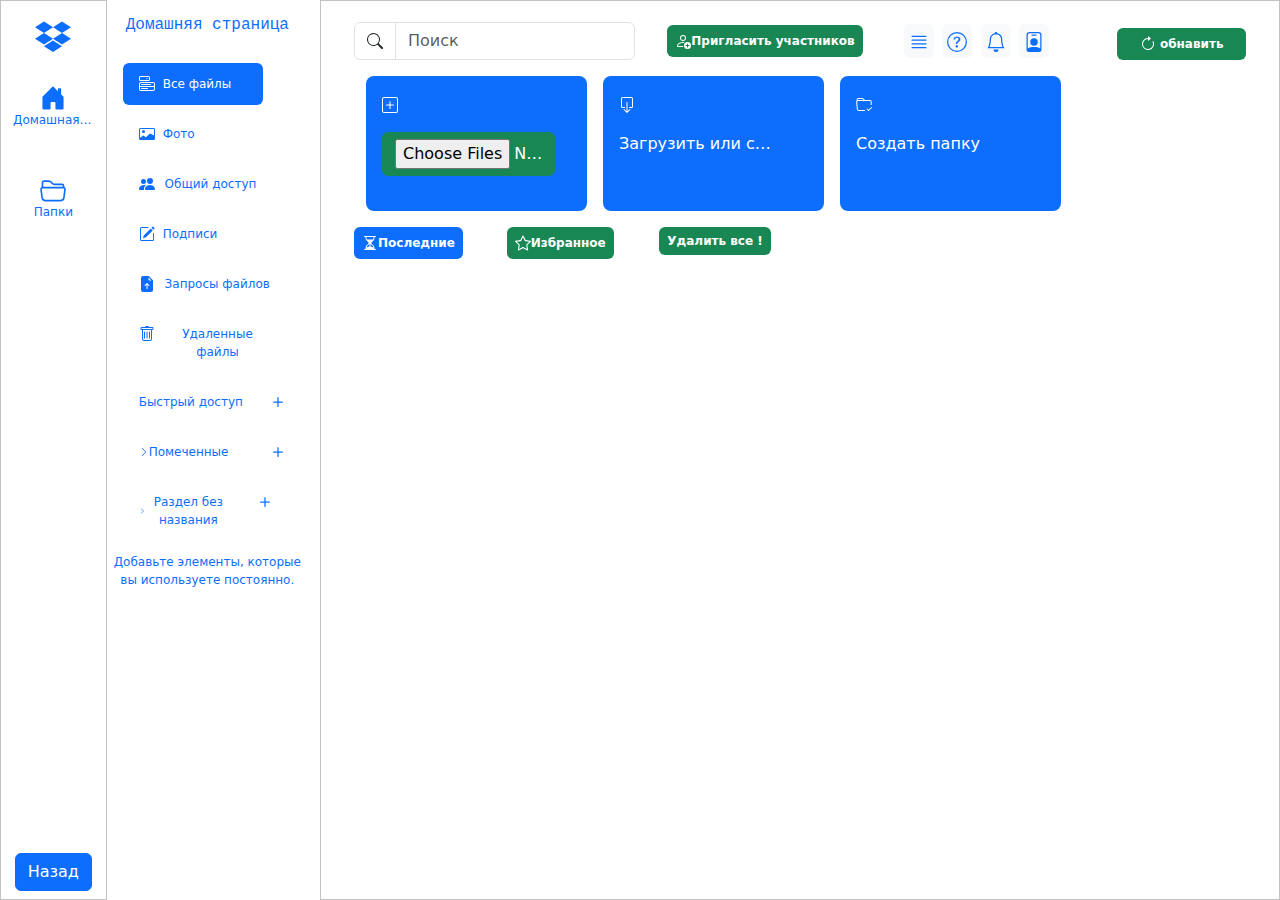
==== commit ecadcd1d: "Complete website" ====
--- a/cloud.html
+++ b/cloud.html
@@ -11,6 +11,7 @@
       integrity="sha384-QWTKZyjpPEjISv5WaRU9OFeRpok6YctnYmDr5pNlyT2bRjXh0JMhjY6hW+ALEwIH"
       crossorigin="anonymous"
     />
+    <link rel="stylesheet" href="https://cdn.jsdelivr.net/npm/bootstrap-icons@1.11.3/font/bootstrap-icons.css">
   </head>
   <style></style>
   <body>
@@ -428,7 +429,7 @@
           </div>
         </div>
 
-        <div class="col-9 vh-100 bb">
+        <div class="col-9  vh-100 bb">
           <div class="tab-content" id="v-pills-tabContent">
             <div
               class="tab-pane fade show active"
@@ -440,7 +441,7 @@
               <div class="row">
                 <div class="col-12">
                   <div class="row position-relative align-items-center">
-                    <div class="col-4 me-2">
+                    <div class="col-12 col-md-6 col-lg-4  me-2">
                       <label
                         class="visually-hidden"
                         for="inlineFormInputGroupUsername"
@@ -469,7 +470,7 @@
                         />
                       </div>
                     </div>
-                    <div class="col-3 me-2">
+                    <div class="col-3 me-2 d-none d-lg-block">
                       <span
                         class="badge text-bg-success p-2 d-inline-flex align-items-center cursor-pointer"
                       >
@@ -493,8 +494,8 @@
                       </span>
                     </div>
                     <div class="col-2 me-2">
-                      <div class="row">
-                        <div class="col-3">
+                      <div class="row d-none d-lg-inline-flex">
+                        <div class="col-3 ">
                           <button
                             type="button"
                             class="btn btn-light p-1"
@@ -595,7 +596,7 @@
                       class="col-2 position-absolute bottom-0 end-0 text-end"
                     >
                       <span
-                        class="badge text-bg-success p-2 d-inline-flex align-items-center cursor-pointer"
+                        class="badge text-bg-success p-2 d-inline-flex align-items-center d-none d-lg-block cursor-pointer"
                       >
                         <svg
                           xmlns="http://www.w3.org/2000/svg"
@@ -624,7 +625,7 @@
                 <div class="col-12">
                   <div class="row">
                     <div
-                      class="col-3 costom-style-dowd mx-2 rounded-3 p-3"
+                      class="col-10 col-md-6 col-lg-3 costom-style-dowd mx-2 rounded-3 p-3"
                       style="height: 15vh"
                     >
                       <div class="row">
@@ -660,7 +661,7 @@
                       </div>
                     </div>
                     <div
-                      class="col-3 costom-style-dowd mx-2 rounded-3 p-3"
+                      class="col-3 d-none d-lg-block costom-style-dowd mx-2 rounded-3 p-3"
                       style="height: 15vh"
                     >
                       <div class="row">
@@ -683,13 +684,13 @@
                             />
                           </svg>
                         </div>
-                        <div class="col-10 costom-style-dowd text-truncate">
+                        <div class="col-10  costom-style-dowd text-truncate">
                           Загрузить или скачать
                         </div>
                       </div>
                     </div>
                     <div
-                      class="col-3 costom-style-dowd mx-2 rounded-3 p-3"
+                      class="col-3 d-none d-lg-block costom-style-dowd mx-2 rounded-3 p-3"
                       style="height: 15vh"
                     >
                       <div class="row">
@@ -720,7 +721,7 @@
               </div>
               <div class="row">
                 <div class="col-12">
-                  <div class="row">
+                  <div class="row d-flex justify-content-around justify-content-lg-start">
                     <div class="col-2">
                       <span
                         class="badge text-bg-primary p-2 d-inline-flex align-items-center"
@@ -776,6 +777,8 @@
                 </div>
               </div>
             </div>
+
+
             <div
               class="tab-pane fade"
               id="v-pills-profile"
@@ -786,7 +789,7 @@
               <div class="row mb-5">
                 <div class="col-12">
                   <div class="row position-relative align-items-center">
-                    <div class="col-4 me-2">
+                    <div class="col-4 me-2 ">
                       <label
                         class="visually-hidden"
                         for="inlineFormInputGroupUsername"
@@ -1091,7 +1094,7 @@
                             </svg>
                           </button>
                         </div>
-                        <div class="col-3">
+                        <div class="col-3 bb ">
                           <button
                             type="button"
                             class="btn btn-light p-1"
@@ -1447,7 +1450,7 @@
                         Пригласить участников
                       </span>
                     </div>
-                    <div class="col-2 me-2">
+                    <div class="col-2 me-2 ">
                       <div class="row">
                         <div class="col-3">
                           <button
@@ -2406,6 +2409,12 @@
       </div>
     </div>
 
+    <div id="myModal" class="modal">
+      <span class="close">&times;</span>
+      <img class="modal-content" id="img01" />
+      <div id="caption"></div>
+    </div>
+
     <script
       src="https://cdn.jsdelivr.net/npm/bootstrap@5.3.3/dist/js/bootstrap.bundle.min.js"
       integrity="sha384-YvpcrYf0tY3lHB60NNkmXc5s9fDVZLESaAA55NDzOxhy9GkcIdslK1eN7N6jIeHz"
--- a/css/storage.css
+++ b/css/storage.css
@@ -90,4 +90,95 @@
     height: 100%; /* Заполнить по высоте */
     object-fit: cover; /* Изображение обрезается и масштабируется, чтобы заполнить контейнер */
     object-position: center; /* Центрируем изображение */
+  }
+
+
+  /* modak img */
+
+  /* modal img */
+
+.img-thumbnail {
+    border-radius: 5px;
+    cursor: pointer;
+    transition: 0.3s;
+  }
+  
+  .img-thumbnail:hover {opacity: 0.7;}
+  
+  /* The Modal (background) */
+  .modal {
+    display: none; /* Hidden by default */
+    position: fixed; /* Stay in place */
+    z-index: 1; /* Sit on top */
+    padding-top: 100px; /* Location of the box */
+    left: 0;
+    top: 0;
+    width: 100%; /* Full width */
+    height: 100%; /* Full height */
+    overflow: auto; /* Enable scroll if needed */
+    background-color: rgb(0,0,0); /* Fallback color */
+    background-color: rgba(74, 63, 63, 0.9); /* Black w/ opacity */
+  }
+  
+  /* Modal Content (image) */
+  .modal-content {
+    margin: auto;
+    display: block;
+    width: 80%;
+    max-width: 700px;
+  }
+  
+  /* Caption of Modal Image */
+  #caption {
+    margin: auto;
+    display: block;
+    width: 80%;
+    max-width: 700px;
+    text-align: center;
+    color: #ccc;
+    padding: 10px 0;
+    height: 150px;
+  }
+  
+  /* Add Animation */
+  .modal-content, #caption {  
+    -webkit-animation-name: zoom;
+    -webkit-animation-duration: 0.6s;
+    animation-name: zoom;
+    animation-duration: 0.6s;
+  }
+  
+  @-webkit-keyframes zoom {
+    from {-webkit-transform:scale(0)} 
+    to {-webkit-transform:scale(1)}
+  }
+  
+  @keyframes zoom {
+    from {transform:scale(0)} 
+    to {transform:scale(1)}
+  }
+  
+  /* The Close Button */
+  .close {
+    position: absolute;
+    top: 55px;
+    right: 15px;
+    color: #08df33;
+    font-size: 40px;
+    font-weight: bold;
+    transition: 0.3s;
+  }
+  
+  .close:hover,
+  .close:focus {
+    color: rgb(128, 0, 0);
+    text-decoration: none;
+    cursor: pointer;
+  }
+  
+  /* 100% Image Width on Smaller Screens */
+  @media only screen and (max-width: 700px){
+    .modal-content {
+      width: 100%;
+    }
   }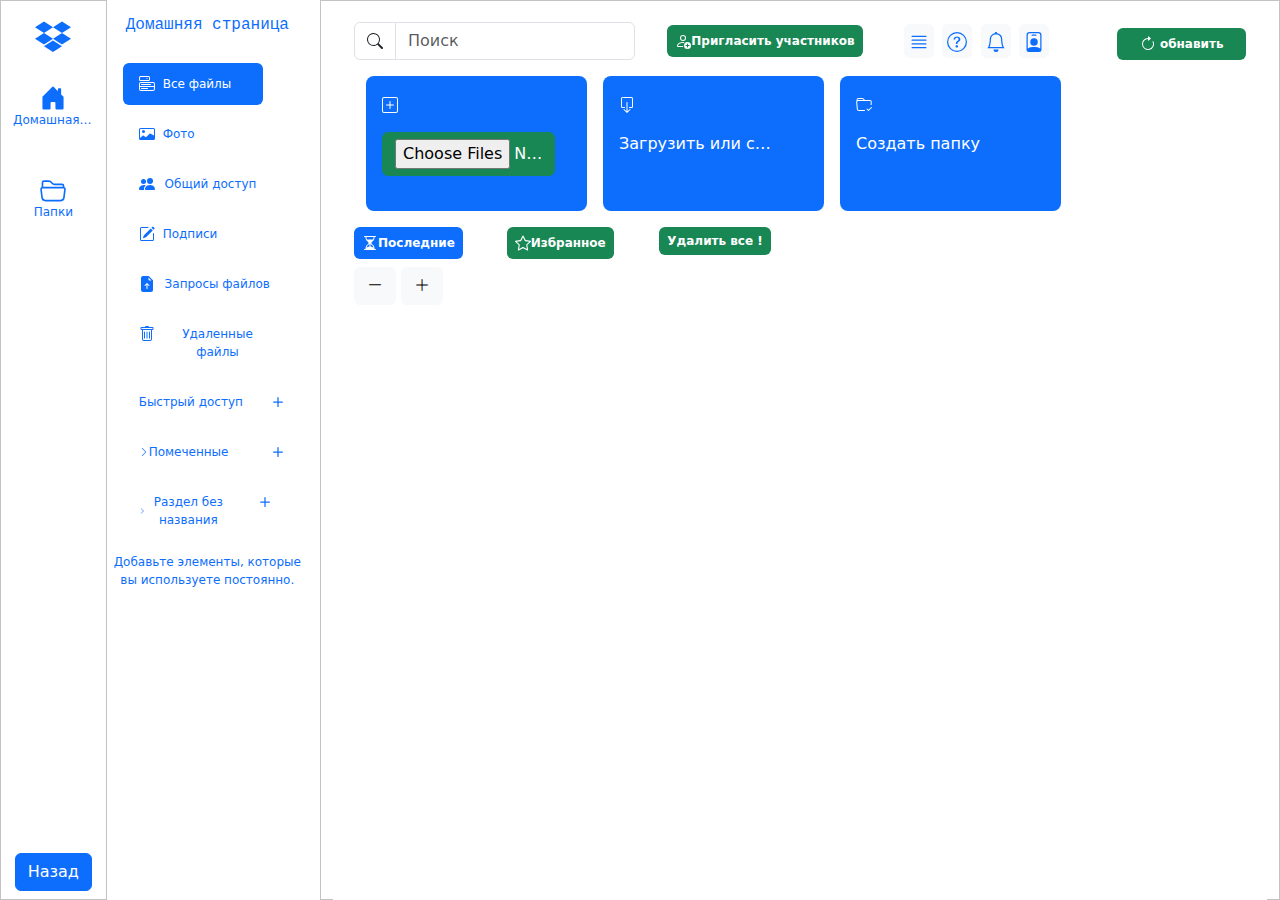
==== commit 84ce5d07: "Complete website update" ====
--- a/cloud.html
+++ b/cloud.html
@@ -87,7 +87,7 @@
           role="tablist"
           aria-orientation="vertical"
         >
-          <div class="row">
+          <div class="row ">
             <div class="col-12 text-center py-3">
               <p class="h6 text-primary font-monospace">Домашняя страница</p>
             </div>
@@ -767,13 +767,21 @@
                         >Удалить все !</span
                       >
                     </div>
+                    <div class="row  mt-2">
+                      <div class="col-3">
+                        <button class="btn btn-light" id="minus"><i class="bi bi-dash-lg"></i></button>
+                        <button class="btn btn-light" id="plus"><i class="bi bi-plus-lg"></i></button>
+                      </div>
+                    </div>
+
                   </div>
                 </div>
               </div>
 
               <div class="row my-3 overflow">
                 <div class="col-12">
-                  <div class="gallery"></div>
+                  <div class="gallery">
+                  </div>
                 </div>
               </div>
             </div>
@@ -1598,202 +1606,257 @@
               aria-labelledby="v-pills-delete-tab"
               tabindex="0"
             >
-              <div class="row">
-                <div class="col-12">
-                  <div class="row position-relative align-items-center">
-                    <div class="col-4 me-2">
-                      <label
-                        class="visually-hidden"
-                        for="inlineFormInputGroupUsername"
-                        >Поиск</label
-                      >
-                      <div class="input-group">
-                        <div class="input-group-text bg-white">
-                          <svg
-                            xmlns="http://www.w3.org/2000/svg"
-                            width="16"
-                            height="16"
-                            fill="currentColor"
-                            class="bi bi-search"
-                            viewBox="0 0 16 16"
-                          >
-                            <path
-                              d="M11.742 10.344a6.5 6.5 0 1 0-1.397 1.398h-.001q.044.06.098.115l3.85 3.85a1 1 0 0 0 1.415-1.414l-3.85-3.85a1 1 0 0 0-.115-.1zM12 6.5a5.5 5.5 0 1 1-11 0 5.5 5.5 0 0 1 11 0"
-                            />
-                          </svg>
-                        </div>
-                        <input
-                          type="text"
-                          class="form-control"
-                          id="inlineFormInputGroupUsername"
-                          placeholder="Поиск"
-                        />
-                      </div>
-                    </div>
-                    <div class="col-3 me-2">
-                      <span
-                        class="badge text-bg-success p-2 d-inline-flex align-items-center cursor-pointer"
-                      >
+            <div class="row">
+              <div class="col-12">
+                <div class="row position-relative align-items-center">
+                  <div class="col-12 col-md-6 col-lg-4  me-2">
+                    <label
+                      class="visually-hidden"
+                      for="inlineFormInputGroupUsername"
+                      >Поиск</label
+                    >
+                    <div class="input-group">
+                      <div class="input-group-text bg-white">
                         <svg
                           xmlns="http://www.w3.org/2000/svg"
                           width="16"
                           height="16"
                           fill="currentColor"
-                          class="bi bi-person-add"
+                          class="bi bi-search"
                           viewBox="0 0 16 16"
                         >
                           <path
-                            d="M12.5 16a3.5 3.5 0 1 0 0-7 3.5 3.5 0 0 0 0 7m.5-5v1h1a.5.5 0 0 1 0 1h-1v1a.5.5 0 0 1-1 0v-1h-1a.5.5 0 0 1 0-1h1v-1a.5.5 0 0 1 1 0m-2-6a3 3 0 1 1-6 0 3 3 0 0 1 6 0M8 7a2 2 0 1 0 0-4 2 2 0 0 0 0 4"
-                          />
-                          <path
-                            d="M8.256 14a4.5 4.5 0 0 1-.229-1.004H3c.001-.246.154-.986.832-1.664C4.484 10.68 5.711 10 8 10q.39 0 .74.025c.226-.341.496-.65.804-.918Q8.844 9.002 8 9c-5 0-6 3-6 4s1 1 1 1z"
+                            d="M11.742 10.344a6.5 6.5 0 1 0-1.397 1.398h-.001q.044.06.098.115l3.85 3.85a1 1 0 0 0 1.415-1.414l-3.85-3.85a1 1 0 0 0-.115-.1zM12 6.5a5.5 5.5 0 1 1-11 0 5.5 5.5 0 0 1 11 0"
                           />
                         </svg>
-
-                        Пригласить участников
-                      </span>
-                    </div>
-                    <div class="col-2 me-2">
-                      <div class="row">
-                        <div class="col-3">
-                          <button
-                            type="button"
-                            class="btn btn-light p-1"
-                            data-bs-toggle="tooltip"
-                            data-bs-placement="bottom"
-                            data-bs-title="Другие приложения"
-                          >
-                            <svg
-                              xmlns="http://www.w3.org/2000/svg"
-                              width="20"
-                              height="20"
-                              fill="currentColor"
-                              class="bi bi-justify text-primary"
-                              viewBox="0 0 16 16"
-                            >
-                              <path
-                                fill-rule="evenodd"
-                                d="M2 12.5a.5.5 0 0 1 .5-.5h11a.5.5 0 0 1 0 1h-11a.5.5 0 0 1-.5-.5m0-3a.5.5 0 0 1 .5-.5h11a.5.5 0 0 1 0 1h-11a.5.5 0 0 1-.5-.5m0-3a.5.5 0 0 1 .5-.5h11a.5.5 0 0 1 0 1h-11a.5.5 0 0 1-.5-.5m0-3a.5.5 0 0 1 .5-.5h11a.5.5 0 0 1 0 1h-11a.5.5 0 0 1-.5-.5"
-                              />
-                            </svg>
-                          </button>
-                        </div>
-                        <div class="col-3">
-                          <button
-                            type="button"
-                            class="btn btn-light p-1"
-                            data-bs-toggle="tooltip"
-                            data-bs-placement="bottom"
-                            data-bs-title="просматривать что новго"
-                          >
-                            <svg
-                              xmlns="http://www.w3.org/2000/svg"
-                              width="20"
-                              height="20"
-                              fill="currentColor"
-                              class="bi bi-question-circle text-primary"
-                              viewBox="0 0 16 16"
-                            >
-                              <path
-                                d="M8 15A7 7 0 1 1 8 1a7 7 0 0 1 0 14m0 1A8 8 0 1 0 8 0a8 8 0 0 0 0 16"
-                              />
-                              <path
-                                d="M5.255 5.786a.237.237 0 0 0 .241.247h.825c.138 0 .248-.113.266-.25.09-.656.54-1.134 1.342-1.134.686 0 1.314.343 1.314 1.168 0 .635-.374.927-.965 1.371-.673.489-1.206 1.06-1.168 1.987l.003.217a.25.25 0 0 0 .25.246h.811a.25.25 0 0 0 .25-.25v-.105c0-.718.273-.927 1.01-1.486.609-.463 1.244-.977 1.244-2.056 0-1.511-1.276-2.241-2.673-2.241-1.267 0-2.655.59-2.75 2.286m1.557 5.763c0 .533.425.927 1.01.927.609 0 1.028-.394 1.028-.927 0-.552-.42-.94-1.029-.94-.584 0-1.009.388-1.009.94"
-                              />
-                            </svg>
-                          </button>
-                        </div>
-                        <div class="col-3">
-                          <button
-                            type="button"
-                            class="btn btn-light p-1"
-                            data-bs-toggle="tooltip"
-                            data-bs-placement="bottom"
-                            data-bs-title="Увидомления"
-                          >
-                            <svg
-                              xmlns="http://www.w3.org/2000/svg"
-                              width="20"
-                              height="20"
-                              fill="currentColor"
-                              class="bi bi-bell text-primary"
-                              viewBox="0 0 16 16"
-                            >
-                              <path
-                                d="M8 16a2 2 0 0 0 2-2H6a2 2 0 0 0 2 2M8 1.918l-.797.161A4 4 0 0 0 4 6c0 .628-.134 2.197-.459 3.742-.16.767-.376 1.566-.663 2.258h10.244c-.287-.692-.502-1.49-.663-2.258C12.134 8.197 12 6.628 12 6a4 4 0 0 0-3.203-3.92zM14.22 12c.223.447.481.801.78 1H1c.299-.199.557-.553.78-1C2.68 10.2 3 6.88 3 6c0-2.42 1.72-4.44 4.005-4.901a1 1 0 1 1 1.99 0A5 5 0 0 1 13 6c0 .88.32 4.2 1.22 6"
-                              />
-                            </svg>
-                          </button>
-                        </div>
-                        <div class="col-3">
-                          <button
-                            type="button"
-                            class="btn btn-light p-1"
-                            data-bs-toggle="tooltip"
-                            data-bs-placement="bottom"
-                            data-bs-title="Аккаунт"
-                          >
-                            <svg
-                              xmlns="http://www.w3.org/2000/svg"
-                              width="20"
-                              height="20"
-                              fill="currentColor"
-                              class="bi bi-person-badge text-primary"
-                              viewBox="0 0 16 16"
-                            >
-                              <path
-                                d="M6.5 2a.5.5 0 0 0 0 1h3a.5.5 0 0 0 0-1zM11 8a3 3 0 1 1-6 0 3 3 0 0 1 6 0"
-                              />
-                              <path
-                                d="M4.5 0A2.5 2.5 0 0 0 2 2.5V14a2 2 0 0 0 2 2h8a2 2 0 0 0 2-2V2.5A2.5 2.5 0 0 0 11.5 0zM3 2.5A1.5 1.5 0 0 1 4.5 1h7A1.5 1.5 0 0 1 13 2.5v10.795a4.2 4.2 0 0 0-.776-.492C11.392 12.387 10.063 12 8 12s-3.392.387-4.224.803a4.2 4.2 0 0 0-.776.492z"
-                              />
-                            </svg>
-                          </button>
-                        </div>
                       </div>
-                    </div>
-                    <div
-                      class="col-2 position-absolute bottom-0 end-0 text-end"
-                    >
-                      <span
-                        class="badge text-bg-success p-2 d-inline-flex align-items-center cursor-pointer"
-                      >
-                        <svg
-                          xmlns="http://www.w3.org/2000/svg"
-                          width="16"
-                          height="16"
-                          fill="currentColor"
-                          class="bi bi-arrow-clockwise"
-                          viewBox="0 0 16 16"
+                      <input
+                        type="text"
+                        class="form-control"
+                        id="inlineFormInputGroupUsername"
+                        placeholder="Поиск"
+                      />
+                    </div>
+                  </div>
+                  <div class="col-3 me-2 d-none d-lg-block">
+                    <span
+                      class="badge text-bg-success p-2 d-inline-flex align-items-center cursor-pointer"
+                    >
+                      <svg
+                        xmlns="http://www.w3.org/2000/svg"
+                        width="16"
+                        height="16"
+                        fill="currentColor"
+                        class="bi bi-person-add"
+                        viewBox="0 0 16 16"
+                      >
+                        <path
+                          d="M12.5 16a3.5 3.5 0 1 0 0-7 3.5 3.5 0 0 0 0 7m.5-5v1h1a.5.5 0 0 1 0 1h-1v1a.5.5 0 0 1-1 0v-1h-1a.5.5 0 0 1 0-1h1v-1a.5.5 0 0 1 1 0m-2-6a3 3 0 1 1-6 0 3 3 0 0 1 6 0M8 7a2 2 0 1 0 0-4 2 2 0 0 0 0 4"
+                        />
+                        <path
+                          d="M8.256 14a4.5 4.5 0 0 1-.229-1.004H3c.001-.246.154-.986.832-1.664C4.484 10.68 5.711 10 8 10q.39 0 .74.025c.226-.341.496-.65.804-.918Q8.844 9.002 8 9c-5 0-6 3-6 4s1 1 1 1z"
+                        />
+                      </svg>
+
+                      Пригласить участников
+                    </span>
+                  </div>
+                  <div class="col-2 me-2">
+                    <div class="row d-none d-lg-inline-flex">
+                      <div class="col-3 ">
+                        <button
+                          type="button"
+                          class="btn btn-light p-1"
+                          data-bs-toggle="tooltip"
+                          data-bs-placement="bottom"
+                          data-bs-title="Другие приложения"
                         >
-                          <path
-                            fill-rule="evenodd"
-                            d="M8 3a5 5 0 1 0 4.546 2.914.5.5 0 0 1 .908-.417A6 6 0 1 1 8 2z"
-                          />
-                          <path
-                            d="M8 4.466V.534a.25.25 0 0 1 .41-.192l2.36 1.966c.12.1.12.284 0 .384L8.41 4.658A.25.25 0 0 1 8 4.466"
-                          />
-                        </svg>
-                        обнавить</span
-                      >
-                    </div>
-                  </div>
-                </div>
-              </div>
-              <div class="row">
-                <div
-                  class="col-12 d-flex justify-content-center align-items-center"
-                  style="height: 80vh"
-                >
-                  <img
-                    src="./img/empty3.png"
-                    class="img-fluid"
-                    style="height: 80vh"
-                    alt=""
-                  />
+                          <svg
+                            xmlns="http://www.w3.org/2000/svg"
+                            width="20"
+                            height="20"
+                            fill="currentColor"
+                            class="bi bi-justify text-primary"
+                            viewBox="0 0 16 16"
+                          >
+                            <path
+                              fill-rule="evenodd"
+                              d="M2 12.5a.5.5 0 0 1 .5-.5h11a.5.5 0 0 1 0 1h-11a.5.5 0 0 1-.5-.5m0-3a.5.5 0 0 1 .5-.5h11a.5.5 0 0 1 0 1h-11a.5.5 0 0 1-.5-.5m0-3a.5.5 0 0 1 .5-.5h11a.5.5 0 0 1 0 1h-11a.5.5 0 0 1-.5-.5m0-3a.5.5 0 0 1 .5-.5h11a.5.5 0 0 1 0 1h-11a.5.5 0 0 1-.5-.5"
+                            />
+                          </svg>
+                        </button>
+                      </div>
+                      <div class="col-3">
+                        <button
+                          type="button"
+                          class="btn btn-light p-1"
+                          data-bs-toggle="tooltip"
+                          data-bs-placement="bottom"
+                          data-bs-title="просматривать что новго"
+                        >
+                          <svg
+                            xmlns="http://www.w3.org/2000/svg"
+                            width="20"
+                            height="20"
+                            fill="currentColor"
+                            class="bi bi-question-circle text-primary"
+                            viewBox="0 0 16 16"
+                          >
+                            <path
+                              d="M8 15A7 7 0 1 1 8 1a7 7 0 0 1 0 14m0 1A8 8 0 1 0 8 0a8 8 0 0 0 0 16"
+                            />
+                            <path
+                              d="M5.255 5.786a.237.237 0 0 0 .241.247h.825c.138 0 .248-.113.266-.25.09-.656.54-1.134 1.342-1.134.686 0 1.314.343 1.314 1.168 0 .635-.374.927-.965 1.371-.673.489-1.206 1.06-1.168 1.987l.003.217a.25.25 0 0 0 .25.246h.811a.25.25 0 0 0 .25-.25v-.105c0-.718.273-.927 1.01-1.486.609-.463 1.244-.977 1.244-2.056 0-1.511-1.276-2.241-2.673-2.241-1.267 0-2.655.59-2.75 2.286m1.557 5.763c0 .533.425.927 1.01.927.609 0 1.028-.394 1.028-.927 0-.552-.42-.94-1.029-.94-.584 0-1.009.388-1.009.94"
+                            />
+                          </svg>
+                        </button>
+                      </div>
+                      <div class="col-3">
+                        <button
+                          type="button"
+                          class="btn btn-light p-1"
+                          data-bs-toggle="tooltip"
+                          data-bs-placement="bottom"
+                          data-bs-title="Увидомления"
+                        >
+                          <svg
+                            xmlns="http://www.w3.org/2000/svg"
+                            width="20"
+                            height="20"
+                            fill="currentColor"
+                            class="bi bi-bell text-primary"
+                            viewBox="0 0 16 16"
+                          >
+                            <path
+                              d="M8 16a2 2 0 0 0 2-2H6a2 2 0 0 0 2 2M8 1.918l-.797.161A4 4 0 0 0 4 6c0 .628-.134 2.197-.459 3.742-.16.767-.376 1.566-.663 2.258h10.244c-.287-.692-.502-1.49-.663-2.258C12.134 8.197 12 6.628 12 6a4 4 0 0 0-3.203-3.92zM14.22 12c.223.447.481.801.78 1H1c.299-.199.557-.553.78-1C2.68 10.2 3 6.88 3 6c0-2.42 1.72-4.44 4.005-4.901a1 1 0 1 1 1.99 0A5 5 0 0 1 13 6c0 .88.32 4.2 1.22 6"
+                            />
+                          </svg>
+                        </button>
+                      </div>
+                      <div class="col-3">
+                        <button
+                          type="button"
+                          class="btn btn-light p-1"
+                          data-bs-toggle="tooltip"
+                          data-bs-placement="bottom"
+                          data-bs-title="Аккаунт"
+                        >
+                          <svg
+                            xmlns="http://www.w3.org/2000/svg"
+                            width="20"
+                            height="20"
+                            fill="currentColor"
+                            class="bi bi-person-badge text-primary"
+                            viewBox="0 0 16 16"
+                          >
+                            <path
+                              d="M6.5 2a.5.5 0 0 0 0 1h3a.5.5 0 0 0 0-1zM11 8a3 3 0 1 1-6 0 3 3 0 0 1 6 0"
+                            />
+                            <path
+                              d="M4.5 0A2.5 2.5 0 0 0 2 2.5V14a2 2 0 0 0 2 2h8a2 2 0 0 0 2-2V2.5A2.5 2.5 0 0 0 11.5 0zM3 2.5A1.5 1.5 0 0 1 4.5 1h7A1.5 1.5 0 0 1 13 2.5v10.795a4.2 4.2 0 0 0-.776-.492C11.392 12.387 10.063 12 8 12s-3.392.387-4.224.803a4.2 4.2 0 0 0-.776.492z"
+                            />
+                          </svg>
+                        </button>
+                      </div>
+                    </div>
+                  </div>
+                  <div
+                    class="col-2 position-absolute bottom-0 end-0 text-end"
+                  >
+                    <span
+                      class="badge text-bg-success p-2 d-inline-flex align-items-center d-none d-lg-block cursor-pointer"
+                    >
+                      <svg
+                        xmlns="http://www.w3.org/2000/svg"
+                        width="16"
+                        height="16"
+                        fill="currentColor"
+                        class="bi bi-arrow-clockwise"
+                        viewBox="0 0 16 16"
+                      >
+                        <path
+                          fill-rule="evenodd"
+                          d="M8 3a5 5 0 1 0 4.546 2.914.5.5 0 0 1 .908-.417A6 6 0 1 1 8 2z"
+                        />
+                        <path
+                          d="M8 4.466V.534a.25.25 0 0 1 .41-.192l2.36 1.966c.12.1.12.284 0 .384L8.41 4.658A.25.25 0 0 1 8 4.466"
+                        />
+                      </svg>
+                      обнавить</span
+                    >
+                  </div>
                 </div>
               </div>
             </div>
+
+            
+            <div class="row ">
+              <div class="col-12">
+                <div class="row my-3 d-flex justify-content-around justify-content-lg-start">
+                  <div class="col-2">
+                    <span
+                      class="badge text-bg-primary p-2 d-inline-flex align-items-center"
+                    >
+                      <svg
+                        xmlns="http://www.w3.org/2000/svg"
+                        width="16"
+                        height="16"
+                        fill="currentColor"
+                        class="bi bi-hourglass-split"
+                        viewBox="0 0 16 16"
+                      >
+                        <path
+                          d="M2.5 15a.5.5 0 1 1 0-1h1v-1a4.5 4.5 0 0 1 2.557-4.06c.29-.139.443-.377.443-.59v-.7c0-.213-.154-.451-.443-.59A4.5 4.5 0 0 1 3.5 3V2h-1a.5.5 0 0 1 0-1h11a.5.5 0 0 1 0 1h-1v1a4.5 4.5 0 0 1-2.557 4.06c-.29.139-.443.377-.443.59v.7c0 .213.154.451.443.59A4.5 4.5 0 0 1 12.5 13v1h1a.5.5 0 0 1 0 1zm2-13v1c0 .537.12 1.045.337 1.5h6.326c.216-.455.337-.963.337-1.5V2zm3 6.35c0 .701-.478 1.236-1.011 1.492A3.5 3.5 0 0 0 4.5 13s.866-1.299 3-1.48zm1 0v3.17c2.134.181 3 1.48 3 1.48a3.5 3.5 0 0 0-1.989-3.158C8.978 9.586 8.5 9.052 8.5 8.351z"
+                        />
+                      </svg>
+                      Последние</span
+                    >
+                  </div>
+                  <div class="col-2">
+                    <span
+                      class="badge text-bg-success d-inline-flex align-items-center p-2"
+                    >
+                      <svg
+                        xmlns="http://www.w3.org/2000/svg"
+                        width="16"
+                        height="16"
+                        fill="currentColor"
+                        class="bi bi-star"
+                        viewBox="0 0 16 16"
+                      >
+                        <path
+                          d="M2.866 14.85c-.078.444.36.791.746.593l4.39-2.256 4.389 2.256c.386.198.824-.149.746-.592l-.83-4.73 3.522-3.356c.33-.314.16-.888-.282-.95l-4.898-.696L8.465.792a.513.513 0 0 0-.927 0L5.354 5.12l-4.898.696c-.441.062-.612.636-.283.95l3.523 3.356-.83 4.73zm4.905-2.767-3.686 1.894.694-3.957a.56.56 0 0 0-.163-.505L1.71 6.745l4.052-.576a.53.53 0 0 0 .393-.288L8 2.223l1.847 3.658a.53.53 0 0 0 .393.288l4.052.575-2.906 2.77a.56.56 0 0 0-.163.506l.694 3.957-3.686-1.894a.5.5 0 0 0-.461 0z"
+                        />
+                      </svg>
+                      Избранное</span
+                    >
+                  </div>
+                  <div class="col-2">
+                    <span
+                      class="badge text-bg-success d-inline-flex align-items-center p-2 cursor-pointer"
+                      id="clear"
+                      >Удалить все !</span
+                    >
+                  </div>
+                  <div class="row  mt-2">
+                    <div class="col-3">
+                      <button class="btn btn-light" id="minus"><i class="bi bi-dash-lg"></i></button>
+                      <button class="btn btn-light" id="plus"><i class="bi bi-plus-lg"></i></button>
+                    </div>
+                  </div>  
+
+                  
+                  
+
+                </div>
+                <div class="row my-3 overflow jj">
+                  <div class="col-12">
+                    <div class="remuve-gallery">
+                      
+                    </div>
+                  </div>
+                </div>
+
             <div
               class="tab-pane fade"
               id="v-pills-fast"
@@ -2404,7 +2467,7 @@
                 </div>
               </div>
             </div>
-          </div>
+              </div>
         </div>
       </div>
     </div>
